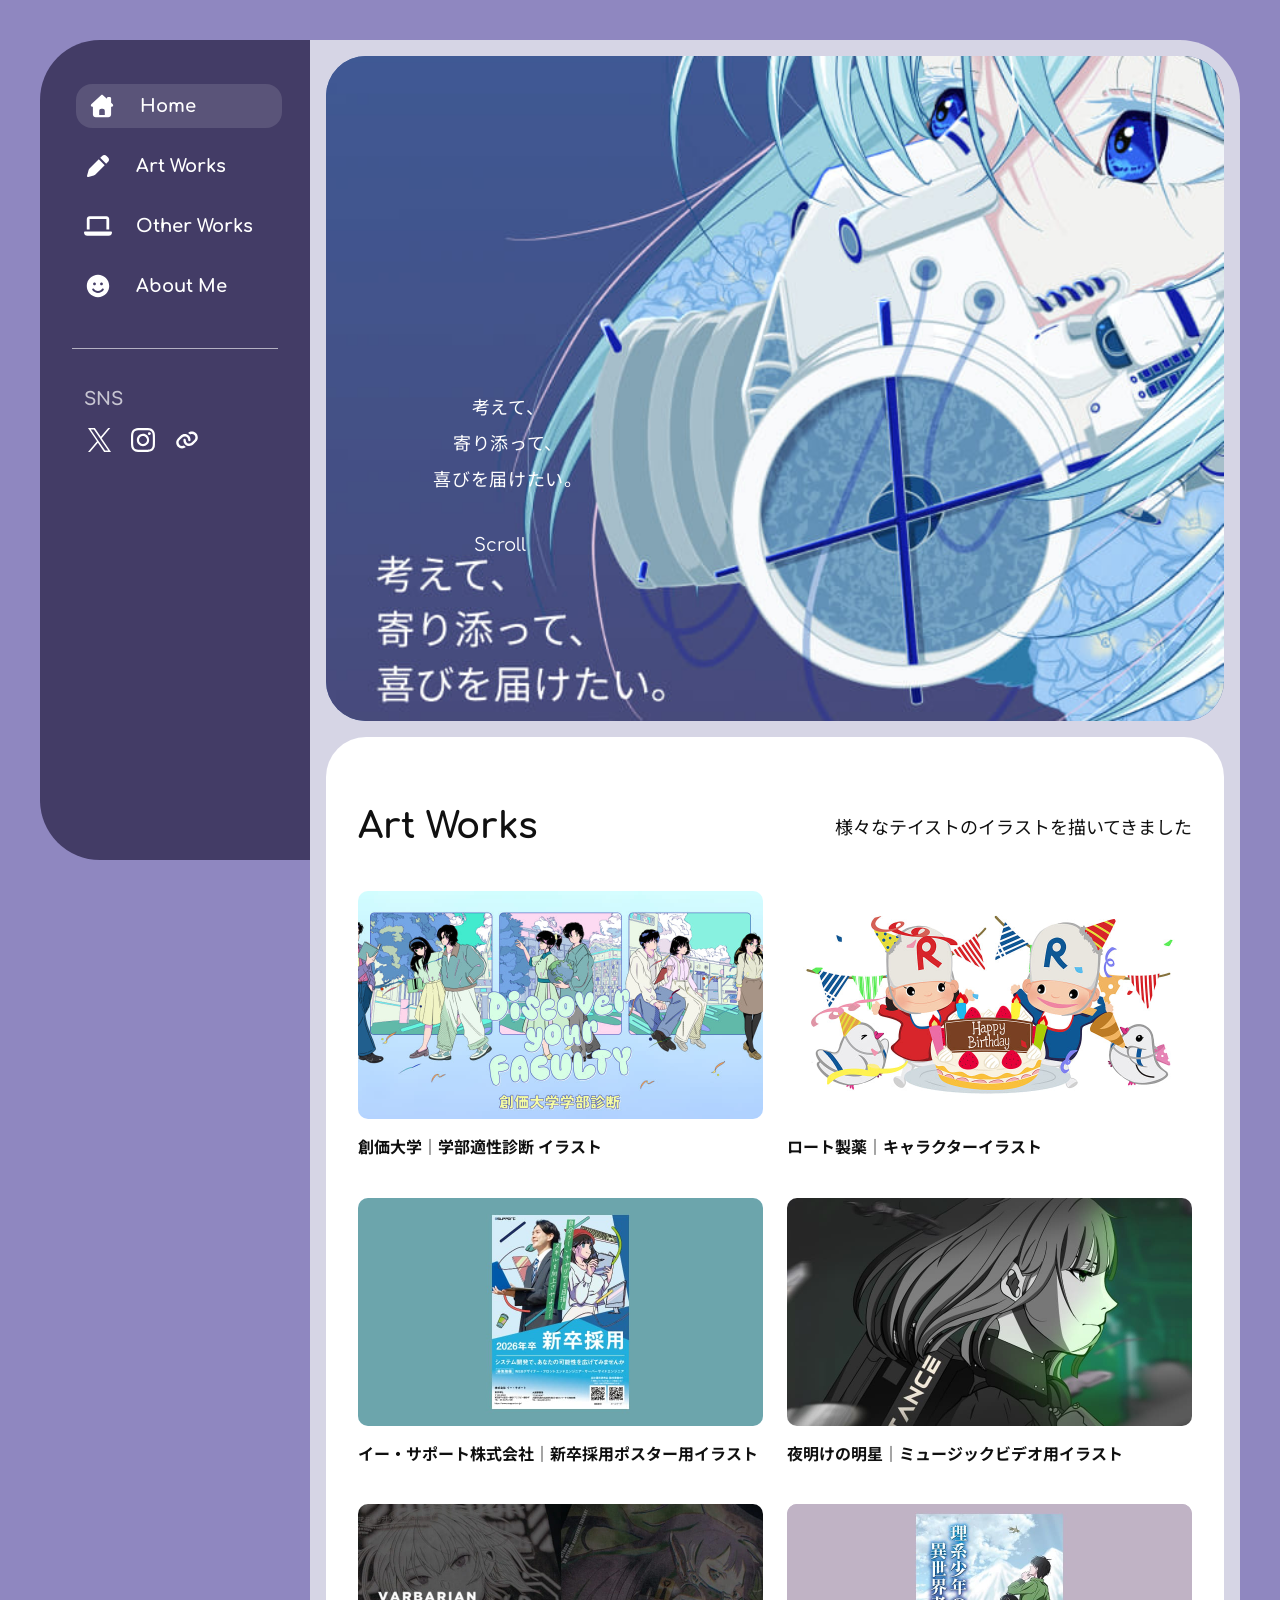
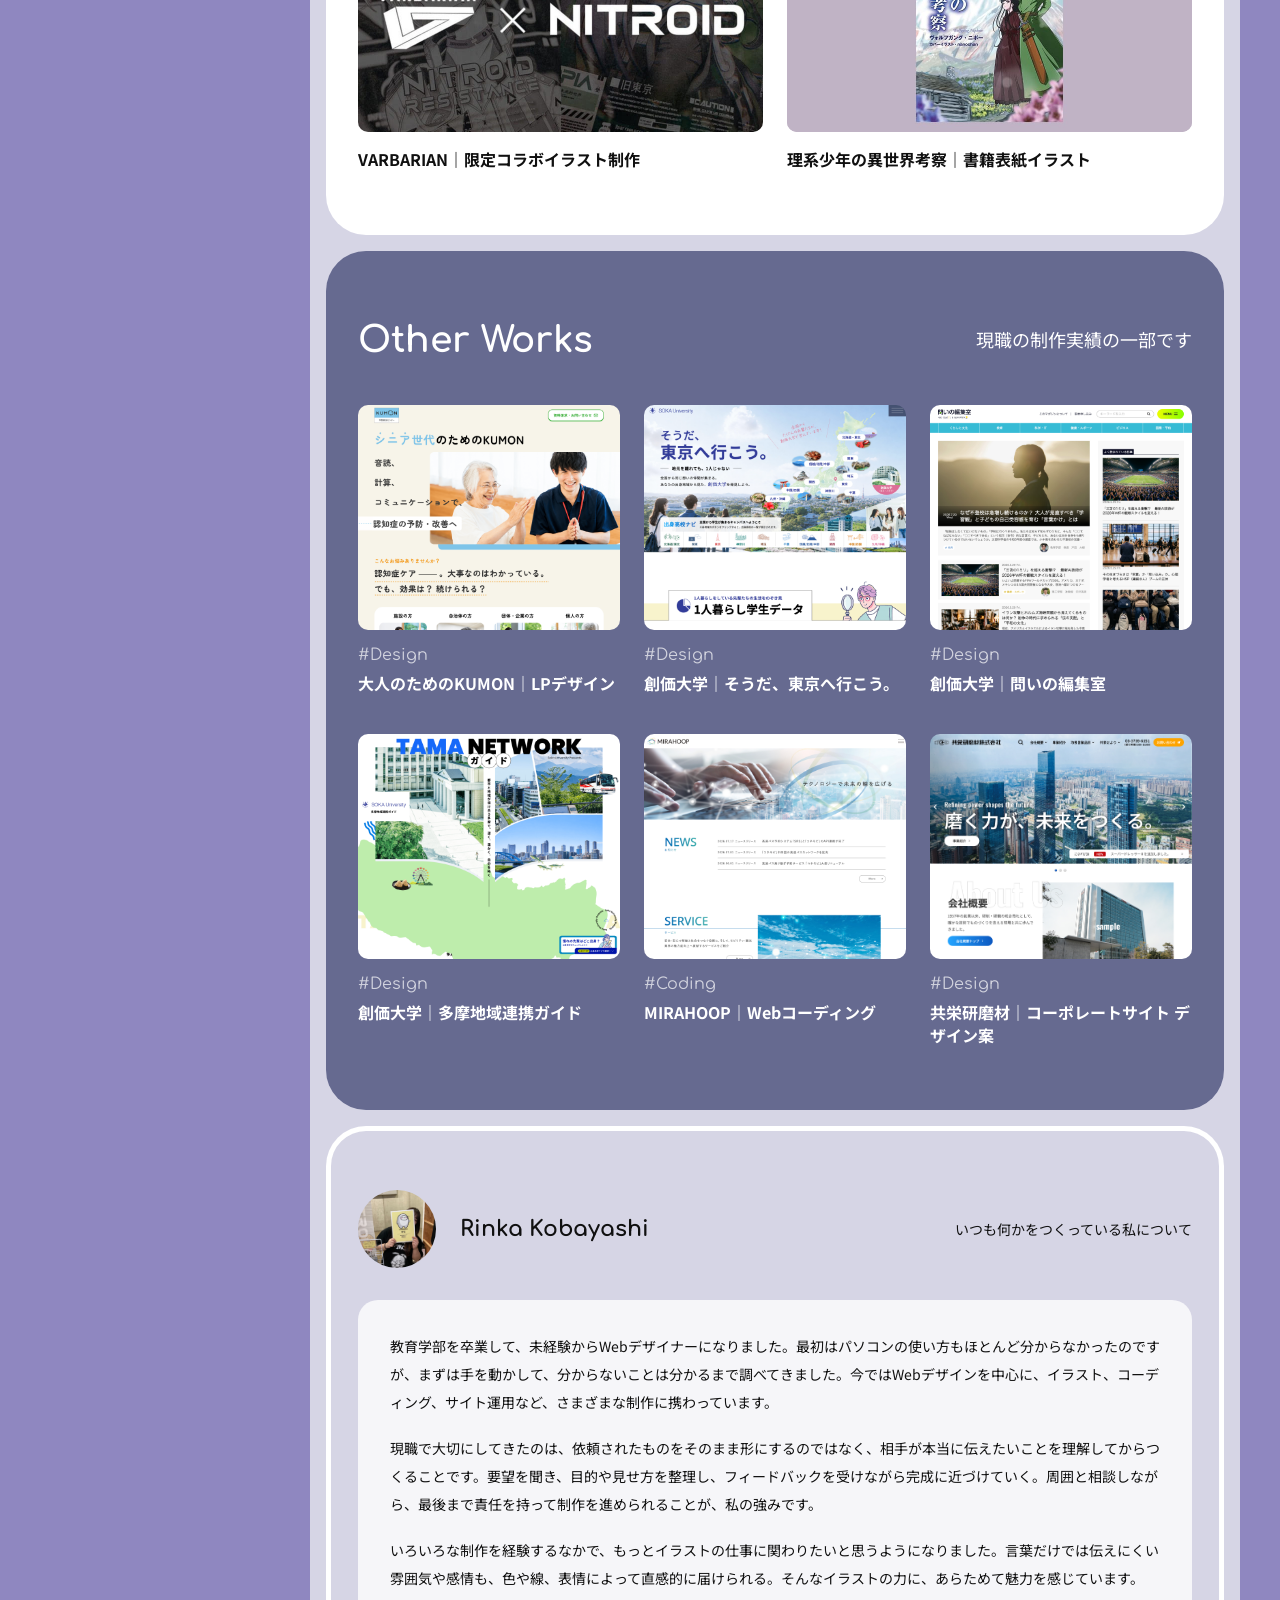
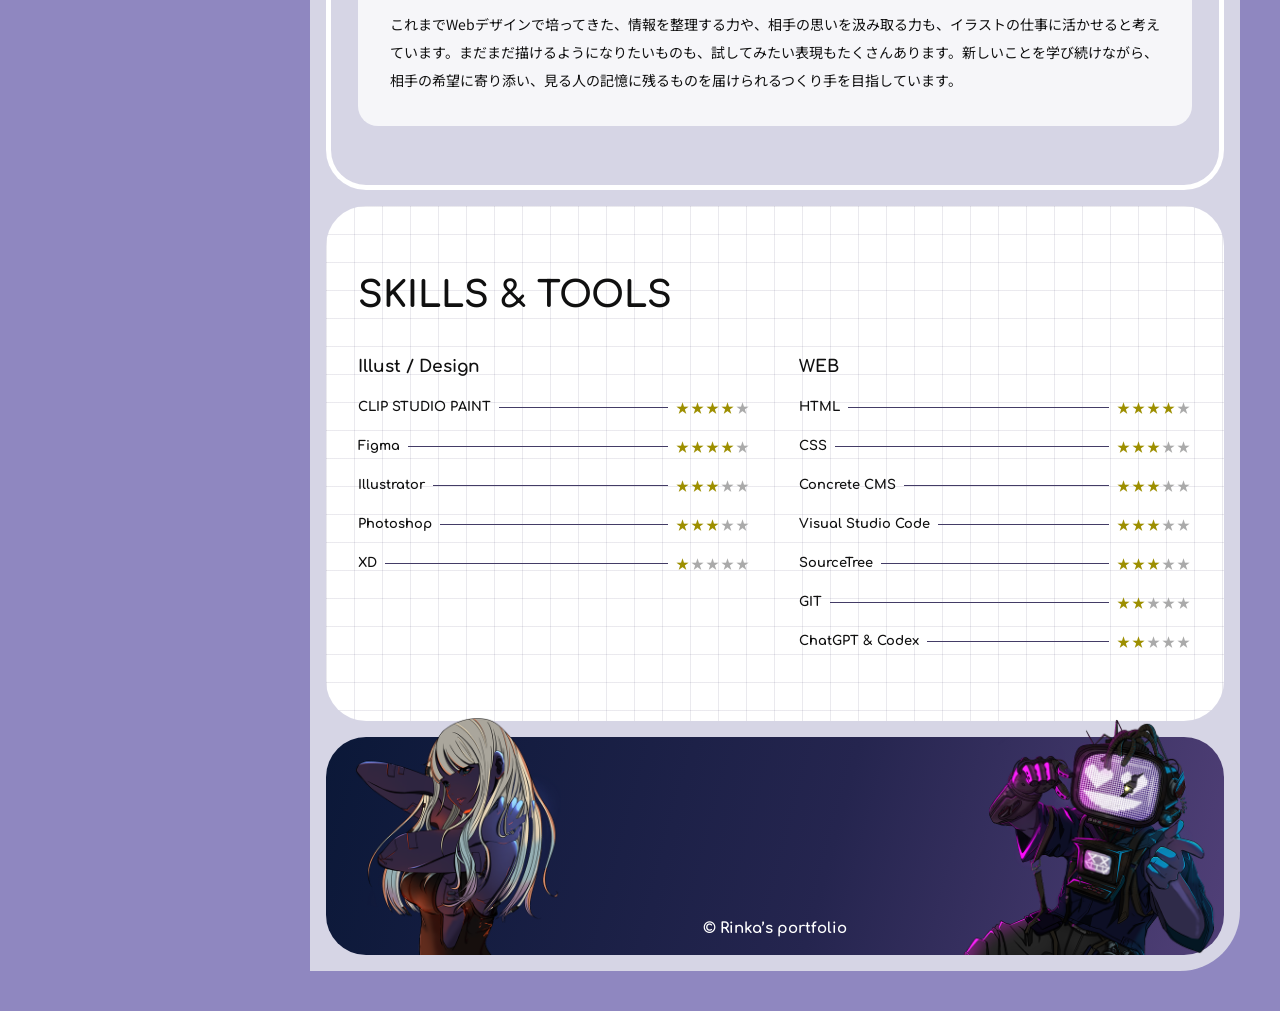
==== index.html @ a82b033e "Update portfolio site" ====
<!doctype html>
<html lang="ja">
<head>
  <meta charset="utf-8">
  <meta name="viewport" content="width=device-width, initial-scale=1">
  <title>Rinka Kobayashi | Portfolio</title>
  <meta name="description" content="考えて、寄り添って、喜びを届けたい。小林梨夏のポートフォリオです。">
  <link rel="stylesheet" href="styles.css?v=20260921-31">
</head>
<body>
  <button class="menu-toggle" type="button" aria-label="メニューを開く" aria-expanded="false"><span></span><span></span><span></span></button>
  <aside class="side-menu" aria-label="メインナビゲーション">
    <nav>
      <a href="#home"><img src="assets/icon-home.svg" alt=""><span>Home</span></a>
      <a href="#art-works"><img src="assets/icon-art.svg" alt=""><span>Art Works</span></a>
      <a href="#other-works"><img src="assets/icon-laptop.svg" alt=""><span>Other Works</span></a>
      <a href="#about"><img src="assets/icon-about.svg" alt=""><span>About Me</span></a>
    </nav>
    <div class="social-links"><p>SNS</p><div>
      <a href="https://x.com/nanochan_nft" target="_blank" rel="noopener noreferrer" aria-label="X"><img src="assets/icon-x.svg" alt=""></a>
      <a href="https://www.instagram.com/nanochan_art/" target="_blank" rel="noopener noreferrer" aria-label="Instagram"><img src="assets/icon-instagram.svg" alt=""></a>
      <a href="https://lit.link/nanochan00art" target="_blank" rel="noopener noreferrer" aria-label="lit.link"><img src="assets/icon-link.svg" alt=""></a>
    </div></div>
  </aside>

  <main class="site-frame">
    <section class="hero panel" id="home">
      <picture class="hero-picture">
        <source media="(max-width: 700px)" srcset="assets/mv_sp.jpg">
        <img class="hero-art" src="assets/mv_pc.jpg" alt="Portfolio">
      </picture>
      <p class="hero-copy">考えて、<br>寄り添って、<br>喜びを届けたい。</p>
      <a class="scroll-cue" href="#art-works"><span>Scroll</span><i></i></a>
    </section>

    <div class="content-stack">
      <section class="panel works-panel" id="art-works">
        <header class="section-heading"><h2>Art Works</h2><p>様々なテイストのイラストを描いてきました</p></header>
        <div class="art-grid">
          <a class="art-card" href="https://www.soka.ac.jp/soka-faculty-diagnosis/" target="_blank" rel="noopener noreferrer"><div class="art-image"><img src="assets/card_img01.jpg" alt="創価大学 学部適性診断のイラスト"></div><h3>創価大学｜学部適性診断 イラスト</h3></a>
          <button class="art-card art-card--button" type="button" data-modal-open="rohto-modal"><div class="art-image"><img src="assets/card_img02.jpg" alt="ロート製薬 キャラクターイラスト"></div><h3>ロート製薬｜キャラクターイラスト</h3></button>
          <a class="art-card" href="assets/poster.pdf" target="_blank" rel="noopener noreferrer"><div class="art-image art-image--contain"><img src="assets/card_img03.jpg" alt="新卒採用ポスター用イラスト"></div><h3>イー・サポート株式会社｜新卒採用ポスター用イラスト</h3></a>
          <a class="art-card" href="https://www.youtube.com/watch?v=frqxmGvN0qg&amp;list=RDfrqxmGvN0qg&amp;start_radio=1" target="_blank" rel="noopener noreferrer"><div class="art-image"><img src="assets/card_img04.jpg" alt="ミュージックビデオ用イラスト"></div><h3>夜明けの明星｜ミュージックビデオ用イラスト</h3></a>
          <a class="art-card" href="https://note.com/varbarian/n/nbac555f82ca4" target="_blank" rel="noopener noreferrer"><div class="art-image"><img src="assets/card_img05.jpg" alt="VARBARIAN 限定コラボイラスト"></div><h3>VARBARIAN｜限定コラボイラスト制作</h3></a>
          <a class="art-card" href="https://amzn.asia/d/09LTwE7n" target="_blank" rel="noopener noreferrer"><div class="art-image art-image--contain art-image--lavender"><img src="assets/card_img06.jpg" alt="理系少年の異世界考察 書籍表紙イラスト"></div><h3>理系少年の異世界考察｜書籍表紙イラスト</h3></a>
        </div>
      </section>

      <section class="panel other-panel" id="other-works">
        <header class="section-heading"><h2>Other Works</h2><p>現職の制作実績の一部です</p></header>
        <div class="other-grid">
          <a class="other-card" href="works/product_01/" data-work-detail><div><img src="assets/work-kumon.png" alt="大人のためのKUMON LPデザイン"></div><p>#Design</p><h3>大人のためのKUMON｜LPデザイン</h3></a>
          <a class="other-card" href="works/product_02/" data-work-detail><div><img src="assets/work-tokyo.png" alt="創価大学 そうだ、東京へ行こう。"></div><p>#Design</p><h3>創価大学｜そうだ、東京へ行こう。</h3></a>
          <a class="other-card" href="works/product_03/" data-work-detail><div><img src="assets/work-magazine.png" alt="創価大学 問いの編集室"></div><p>#Design</p><h3>創価大学｜問いの編集室</h3></a>
          <a class="other-card" href="works/product_04/" data-work-detail><div><img src="assets/work-tama.png" alt="創価大学 多摩地域連携ガイド"></div><p>#Design</p><h3>創価大学｜多摩地域連携ガイド</h3></a>
          <a class="other-card" href="works/product_05/" data-work-detail><div><img src="assets/work-mirahoop.png" alt="MIRAHOOP Webコーディング"></div><p>#Coding</p><h3>MIRAHOOP｜Webコーディング</h3></a>
          <a class="other-card" href="works/product_06/" data-work-detail><div><img src="assets/work-kyoei.jpg" alt="共栄研磨材 コーポレートサイトデザイン"></div><p>#Design</p><h3>共栄研磨材｜コーポレートサイト デザイン案</h3></a>
        </div>
      </section>

      <section class="panel about-panel" id="about">
        <header class="profile-heading">
          <img src="assets/figma-profile.jpg" alt="小林梨夏のプロフィール写真">
          <div><h2>Rinka Kobayashi</h2><p>いつも何かをつくっている私について</p></div>
        </header>
        <div class="about-copy">
          <p>教育学部を卒業して、未経験からWebデザイナーになりました。最初はパソコンの使い方もほとんど分からなかったのですが、まずは手を動かして、分からないことは分かるまで調べてきました。今ではWebデザインを中心に、イラスト、コーディング、サイト運用など、さまざまな制作に携わっています。</p>
          <p>現職で大切にしてきたのは、依頼されたものをそのまま形にするのではなく、相手が本当に伝えたいことを理解してからつくることです。要望を聞き、目的や見せ方を整理し、フィードバックを受けながら完成に近づけていく。周囲と相談しながら、最後まで責任を持って制作を進められることが、私の強みです。</p>
          <p>いろいろな制作を経験するなかで、もっとイラストの仕事に関わりたいと思うようになりました。言葉だけでは伝えにくい雰囲気や感情も、色や線、表情によって直感的に届けられる。そんなイラストの力に、あらためて魅力を感じています。</p>
          <p>これまでWebデザインで培ってきた、情報を整理する力や、相手の思いを汲み取る力も、イラストの仕事に活かせると考えています。まだまだ描けるようになりたいものも、試してみたい表現もたくさんあります。新しいことを学び続けながら、相手の希望に寄り添い、見る人の記憶に残るものを届けられるつくり手を目指しています。</p>
        </div>
      </section>

      <section class="panel skills-panel" id="skills">
        <h2>SKILLS &amp; TOOLS</h2>
        <div class="skills-grid">
          <div class="skill-column"><h3>Illust / Design</h3><ul>
            <li><span>CLIP STUDIO PAINT</span><i></i><b>★★★★<em>★</em></b></li><li><span>Figma</span><i></i><b>★★★★<em>★</em></b></li><li><span>Illustrator</span><i></i><b>★★★<em>★★</em></b></li><li><span>Photoshop</span><i></i><b>★★★<em>★★</em></b></li><li><span>XD</span><i></i><b>★<em>★★★★</em></b></li>
          </ul></div>
          <div class="skill-column"><h3>WEB</h3><ul>
            <li><span>HTML</span><i></i><b>★★★★<em>★</em></b></li><li><span>CSS</span><i></i><b>★★★<em>★★</em></b></li><li><span>Concrete CMS</span><i></i><b>★★★<em>★★</em></b></li><li><span>Visual Studio Code</span><i></i><b>★★★<em>★★</em></b></li><li><span>SourceTree</span><i></i><b>★★★<em>★★</em></b></li><li><span>GIT</span><i></i><b>★★<em>★★★</em></b></li><li><span>ChatGPT &amp; Codex</span><i></i><b>★★<em>★★★</em></b></li>
          </ul></div>
        </div>
      </section>

      <footer class="site-footer">
        <img class="footer-character footer-character--left" src="assets/footer_img01.png" alt="">
        <img class="footer-character footer-character--right" src="assets/footer_img02.png" alt="">
        <p>© Rinka’s portfolio</p>
      </footer>
    </div>
  </main>
  <div class="art-modal" id="rohto-modal" hidden>
    <div class="art-modal__dialog" role="dialog" aria-modal="true" aria-labelledby="rohto-modal-title">
      <button class="art-modal__close" type="button" data-modal-close aria-label="モーダルを閉じる"><img src="assets/icon-modal-close.svg" alt=""></button>
      <img class="art-modal__visual" src="assets/rohto-modal.png" alt="ロート製薬の季節・イベント用キャラクターイラスト">
      <h2 id="rohto-modal-title">ロート製薬｜キャラクターイラスト</h2>
      <p>社内サイトで、季節・誕生日・運動会などに合わせたイラストを制作。既存キャラクターの印象やルールを守りながら、今まで見たことのない表情を描くことを意識しています。</p>
    </div>
  </div>
  <div class="work-modal" id="work-modal" hidden>
    <div class="work-modal__dialog" role="dialog" aria-modal="true" aria-label="作品詳細">
      <button class="work-modal__close" type="button" data-work-modal-close aria-label="作品詳細を閉じる"><img src="assets/icon-modal-close.svg" alt=""></button>
      <iframe class="work-modal__frame" title="作品詳細"></iframe>
    </div>
  </div>
  <script src="script.js?v=20260921-9" defer></script>
</body>
</html>
---- styles.css ----
@import url("fonts/noto-sans-jp.css");

@font-face { font-family:"Comfortaa"; src:url("fonts/comfortaa-regular.ttf") format("truetype"); font-style:normal; font-weight:400; font-display:swap; }
@font-face { font-family:"Comfortaa"; src:url("fonts/comfortaa-bold.ttf") format("truetype"); font-style:normal; font-weight:700; font-display:swap; }

:root { --lavender:#8f87c0; --deep:#433c66; --blue:#666a90; --mist:#d6d5e5; --white:#fff; --ink:#101010; }
* { box-sizing:border-box; }
html { scroll-behavior:smooth; scroll-padding-top:24px; }
body { margin:0; background:var(--lavender); color:var(--ink); font-family:"Noto Sans JP Variable","Noto Sans JP","Yu Gothic",sans-serif; }
a { color:inherit; text-decoration:none; }
img { display:block; max-width:100%; }
button { font:inherit; }
.menu-toggle { display:none; }

.side-menu { position:fixed; z-index:20; top:40px; left:max(40px,calc((100vw - 1280px)/2 + 40px)); width:270px; height:calc(100dvh - 80px); min-height:0; overflow-y:auto; padding:44px 32px; border-radius:60px 0 0 60px; background:var(--deep); color:#fff; }
.side-menu nav { display:grid; gap:16px; }
.side-menu nav a { display:flex; align-items:center; gap:24px; padding:8px 12px; border-radius:16px; font-family:"Comfortaa",sans-serif; font-size:18px; font-weight:700; transition:background .2s,transform .2s; }
.side-menu nav a:hover,.side-menu nav a:focus-visible,.side-menu nav a.is-current { background:rgba(255,255,255,.12); transform:translateX(4px); }
.side-menu img { width:28px; height:28px; object-fit:contain; }
.social-links { margin-top:40px; padding:40px 0 0 12px; border-top:1px solid rgba(255,255,255,.6); }
.social-links p { margin:0 0 16px; color:rgba(255,255,255,.7); font-family:"Comfortaa",sans-serif; font-size:18px; font-weight:700; }
.social-links div { display:flex; gap:14px; }
.social-links a { display:grid; place-items:center; width:30px; height:30px; transition:transform .2s; }
.social-links a:hover { transform:translateY(-3px); }
.social-links img { width:24px; height:24px; }

.site-frame { width:min(930px,calc(100% - 350px)); margin:40px max(40px,calc((100vw - 1280px)/2 + 40px)) 40px auto; padding:16px 16px 0; border-radius:0 60px 60px 0; background:var(--mist); }
.panel { border-radius:40px; }
.hero { position:relative; aspect-ratio:1796/1330; overflow:hidden; background:#435f9e; color:#fff; }
.hero-picture { display:block; width:100%; height:100%; }
.hero-art { width:100%; height:100%; object-fit:cover; }
.hero-copy { position:absolute; z-index:3; top:332px; left:182px; width:220px; margin:0; transform:translateX(-50%); font-size:18px; line-height:2; letter-spacing:.04em; text-align:center; }
.scroll-cue { position:absolute; z-index:3; top:479px; left:174px; display:flex; align-items:center; flex-direction:column; gap:12px; transform:translateX(-50%); font-family:"Comfortaa",sans-serif; font-size:18px; }
.scroll-cue i { width:1px; height:100px; background:#fff; transform:scaleY(0); transform-origin:top; animation:scroll-line 2s ease-in-out infinite; }
@keyframes scroll-line {
  0% { transform:scaleY(0); transform-origin:top; }
  45% { transform:scaleY(1); transform-origin:top; }
  55% { transform:scaleY(1); transform-origin:bottom; }
  100% { transform:scaleY(0); transform-origin:bottom; }
}
@keyframes scroll-line-x {
  0% { transform:scaleX(0); transform-origin:left; }
  45% { transform:scaleX(1); transform-origin:left; }
  55% { transform:scaleX(1); transform-origin:right; }
  100% { transform:scaleX(0); transform-origin:right; }
}

.content-stack { display:grid; gap:16px; padding:16px 0; }
.content-stack>.panel { padding:64px 32px; }
.section-heading { display:flex; align-items:center; justify-content:space-between; gap:24px; margin-bottom:40px; }
.section-heading h2,.skills-panel>h2 { margin:0; font-family:"Comfortaa",sans-serif; font-size:36px; line-height:1.4; }
.section-heading p { margin:0; font-size:18px; line-height:1.4; }

.works-panel { background:#fff; }
.art-grid { display:grid; grid-template-columns:repeat(2,minmax(0,1fr)); gap:40px 24px; }
.art-card h3 { margin:16px 0 0; font-size:16px; line-height:1.4; }
.art-card--button { width:100%; margin:0; padding:0; border:0; background:transparent; color:inherit; text-align:left; cursor:pointer; }
.art-image { aspect-ratio:405/228; overflow:hidden; border-radius:10px; background:#e2f5ff; }
.art-image img { width:100%; height:100%; object-fit:cover; transition:transform .45s; }
.art-card:hover .art-image img { transform:scale(1.04); }
.art-image--contain img { object-fit:contain; }
.art-image--lavender { background:#c0b3c6; }

.other-panel { background:var(--blue); color:#fff; }
.other-grid { display:grid; grid-template-columns:repeat(3,minmax(0,1fr)); gap:40px 24px; }
.other-card>div { aspect-ratio:262/225; overflow:hidden; border-radius:10px; background:#fff; }
.other-card img { width:100%; height:100%; object-fit:cover; transition:transform .4s,filter .4s; }
.other-card:hover img { transform:scale(1.05); filter:saturate(1.12); }
.other-card p { margin:16px 0 8px; color:rgba(255,255,255,.7); font-family:"Comfortaa",sans-serif; font-size:16px; }
.other-card h3 { margin:0; font-size:16px; line-height:1.4; }

.about-panel { background:var(--mist); box-shadow:inset 0 0 0 5px #fff; }
.profile-heading { display:flex; align-items:center; justify-content:space-between; gap:24px; margin-bottom:32px; }
.profile-heading>img { width:78px; height:78px; border:0; border-radius:50%; object-fit:cover; }
.profile-heading>div { display:flex; align-items:center; justify-content:space-between; flex:1; gap:24px; }
.profile-heading h2 { margin:0; font-family:"Comfortaa",sans-serif; font-size:22px; }
.profile-heading p { margin:0; font-size:14px; }
.about-copy { padding:32px; border-radius:20px; background:rgba(255,255,255,.78); }
.about-copy p { margin:0 0 18px; font-size:14px; line-height:2; }
.about-copy p:last-child { margin-bottom:0; }

.skills-panel { background-color:#fff; background-image:linear-gradient(rgba(67,60,102,.11) 1px,transparent 1px),linear-gradient(90deg,rgba(67,60,102,.11) 1px,transparent 1px); background-size:28px 28px; }
.skills-panel>h2 { margin-bottom:36px; }
.skills-grid { display:grid; grid-template-columns:1fr 1fr; gap:48px; }
.skill-column h3 { margin:0 0 16px; font-family:"Comfortaa",sans-serif; font-size:17px; }
.skill-column ul { display:grid; gap:8px; margin:0; padding:0; list-style:none; }
.skill-column li { display:flex; align-items:center; gap:8px; padding:6px 0; font-size:13px; font-weight:700; }
.skill-column li>span { font-family:"Comfortaa",sans-serif; }
.skill-column li i { flex:1; height:1px; background:var(--deep); }
.skill-column li b { color:#9d8f00; font-size:13px; letter-spacing:2px; white-space:nowrap; }
.skill-column li em { color:#aaa; font-style:normal; }

.site-footer { position:relative; display:grid; place-items:end center; width:100%; height:218px; overflow:visible; padding:0 16px 18px; border-radius:40px; background:linear-gradient(105deg,#0b1838 0%,#25254f 56%,#514078 100%); color:#fff; }
.footer-character { position:absolute; z-index:1; bottom:0; width:auto; object-fit:contain; pointer-events:none; }
.footer-character--left { left:28px; height:238px; }
.footer-character--right { right:8px; height:236px; }
.site-footer p { position:relative; z-index:2; margin:0; font-family:"Comfortaa",sans-serif; font-size:15px; font-weight:700; text-align:center; }

.art-modal,.work-modal { position:fixed; z-index:100; inset:0; overflow:hidden; background:rgba(0,0,0,.32); }
.art-modal[hidden] { display:none; }
.work-modal[hidden] { display:none; }
.art-modal__dialog { position:absolute; top:50%; right:max(40px,calc((100vw - 1280px)/2 + 40px)); width:min(898px,calc(100vw - 350px)); max-height:calc(100dvh - 80px); overflow-y:auto; padding:40px 32px; border-radius:40px; background:#fff; transform:translateY(-50%); }
.art-modal__close { position:absolute; z-index:2; top:32px; right:32px; width:60px; height:60px; padding:0; border:0; background:transparent; cursor:pointer; }
.art-modal__close img { width:34px; height:34px; margin:auto; }
.art-modal__visual { width:min(720px,100%); height:auto; margin:0 auto; }
.art-modal h2 { margin:16px 0; font-size:24px; line-height:1.4; }
.art-modal p { margin:0; font-size:16px; line-height:1.8; }
.work-modal__dialog { position:absolute; top:50%; right:max(40px,calc((100vw - 1280px)/2 + 40px)); width:min(898px,calc(100vw - 350px)); height:min(640px,calc(100dvh - 80px)); overflow:hidden; border-radius:40px; background:#d6d5e5; transform:translateY(-50%); }
.work-modal__close { position:absolute; z-index:2; top:32px; right:32px; display:grid; place-items:center; width:60px; height:60px; padding:0; border:0; background:transparent; cursor:pointer; }
.work-modal__close img { width:34px; height:34px; }
.work-modal__frame { width:100%; height:100%; border:0; background:#fff; }

@media (max-width:1150px) {
  html { scroll-padding-top:80px; }
  .menu-toggle { position:fixed; z-index:50; top:16px; right:16px; display:grid; place-content:center; gap:5px; width:52px; height:52px; border:0; border-radius:16px; background:var(--deep); transition:opacity .2s,visibility .2s; }
  .menu-toggle.is-open { visibility:hidden; opacity:0; pointer-events:none; }
  .menu-toggle span { display:block; width:24px; height:2px; background:#fff; transition:transform .2s,opacity .2s; }
  .menu-toggle.is-open span:nth-child(1) { transform:translateY(7px) rotate(45deg); }
  .menu-toggle.is-open span:nth-child(2) { opacity:0; }
  .menu-toggle.is-open span:nth-child(3) { transform:translateY(-7px) rotate(-45deg); }
  .side-menu { position:fixed; top:0; right:0; bottom:auto; left:auto; width:min(320px,86vw); height:auto; min-height:0; overflow-y:visible; padding:40px 32px; border-radius:40px 0 0 40px; transform:translateX(105%); transition:transform .3s ease; }
  .side-menu.is-open { transform:translateX(0); }
  .site-frame { width:calc(100% - 24px); margin:12px auto; padding:12px; border-radius:32px; }
  .hero-copy { top:auto; bottom:158px; left:18%; }
  .scroll-cue { top:auto; bottom:24px; left:18%; }
  .art-modal,.work-modal { display:flex; align-items:center; justify-content:center; padding:16px; }
  .art-modal__dialog { position:relative; top:auto; right:auto; width:100%; transform:none; }
  .work-modal__dialog { position:relative; top:auto; right:auto; width:100%; height:min(640px,calc(100dvh - 32px)); transform:none; }
}

@media (max-width:700px) {
  .menu-toggle { top:32px; right:32px; }
  .site-frame { width:100%; margin:0; padding:16px; border-radius:0; }
  .hero { aspect-ratio:686/1058; border-radius:28px; }
  .hero-art { object-position:center; }
  .hero-copy { display:none; }
  .scroll-cue { display:none; }
  .scroll-cue i { width:70px; height:1px; animation-name:scroll-line-x; }
  .content-stack>.panel { padding:40px 20px; border-radius:28px; }
  .section-heading { align-items:flex-start; flex-direction:column; gap:8px; margin-bottom:28px; }
  .section-heading h2,.skills-panel>h2 { font-size:30px; }
  .section-heading p { font-size:14px; }
  .art-grid { grid-template-columns:1fr; gap:30px; }
  .art-modal { padding:16px; }
  .art-modal__dialog { max-height:calc(100dvh - 32px); padding:40px 16px 24px; border-radius:20px; }
  .art-modal__close { top:8px; right:8px; width:40px; height:40px; }
  .art-modal__close img { width:24px; height:24px; }
  .work-modal__close { top:8px; right:8px; width:40px; height:40px; }
  .work-modal__close img { width:24px; height:24px; }
  .art-modal h2 { margin:16px 0 10px; padding-right:24px; font-size:18px; }
  .art-modal p { font-size:13px; line-height:1.8; }
  .other-grid { grid-template-columns:repeat(2,minmax(0,1fr)); gap:28px 12px; }
  .other-card p,.other-card h3 { font-size:12px; }
  .content-stack>.about-panel { padding:40px 16px; border-radius:40px; }
  .profile-heading { position:relative; display:grid; grid-template-columns:60px max-content; align-items:center; width:max-content; max-width:100%; margin:0 auto 32px; padding-bottom:33px; column-gap:16px; }
  .profile-heading>img { grid-column:1; grid-row:1; width:60px; height:60px; }
  .profile-heading>div { display:contents; }
  .profile-heading h2 { grid-column:2; grid-row:1; font-size:24px; line-height:1.4; white-space:nowrap; }
  .profile-heading p { position:absolute; bottom:0; left:50%; width:max-content; margin:0; transform:translateX(-50%); color:var(--deep); font-size:16px; line-height:1.4; letter-spacing:.05em; text-align:center; white-space:nowrap; }
  .about-copy { padding:16px; border-radius:20px; background:#fff; }
  .about-copy p { margin-bottom:29px; font-size:16px; line-height:1.8; }
  .skills-grid { grid-template-columns:1fr; gap:32px; }
  .site-footer { height:150px; padding-bottom:14px; border-radius:28px; }
  .footer-character--left { left:4px; height:164px; }
  .footer-character--right { right:-8px; height:160px; }
  .site-footer p { font-size:12px; }
}

@media (prefers-reduced-motion:reduce) { html { scroll-behavior:auto; } *,*::before,*::after { animation-duration:.01ms!important; animation-iteration-count:1!important; transition-duration:.01ms!important; } }
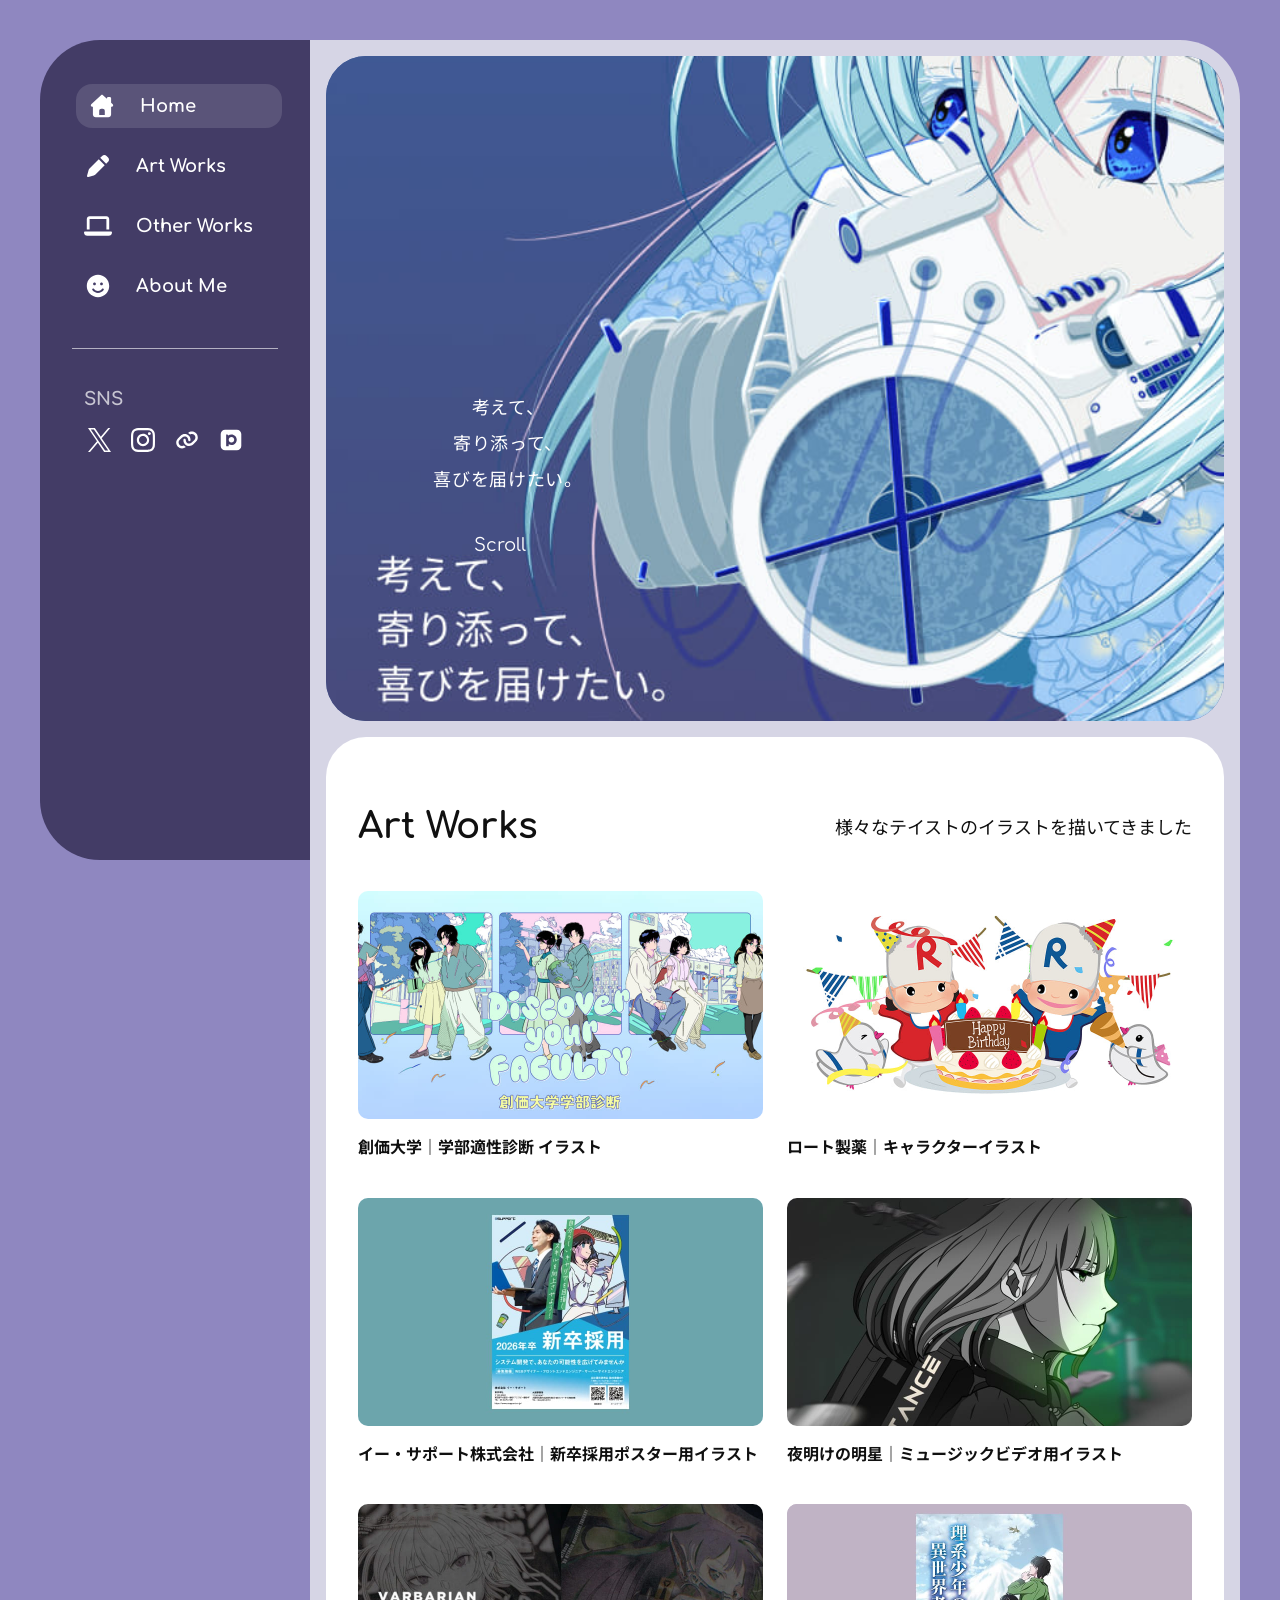
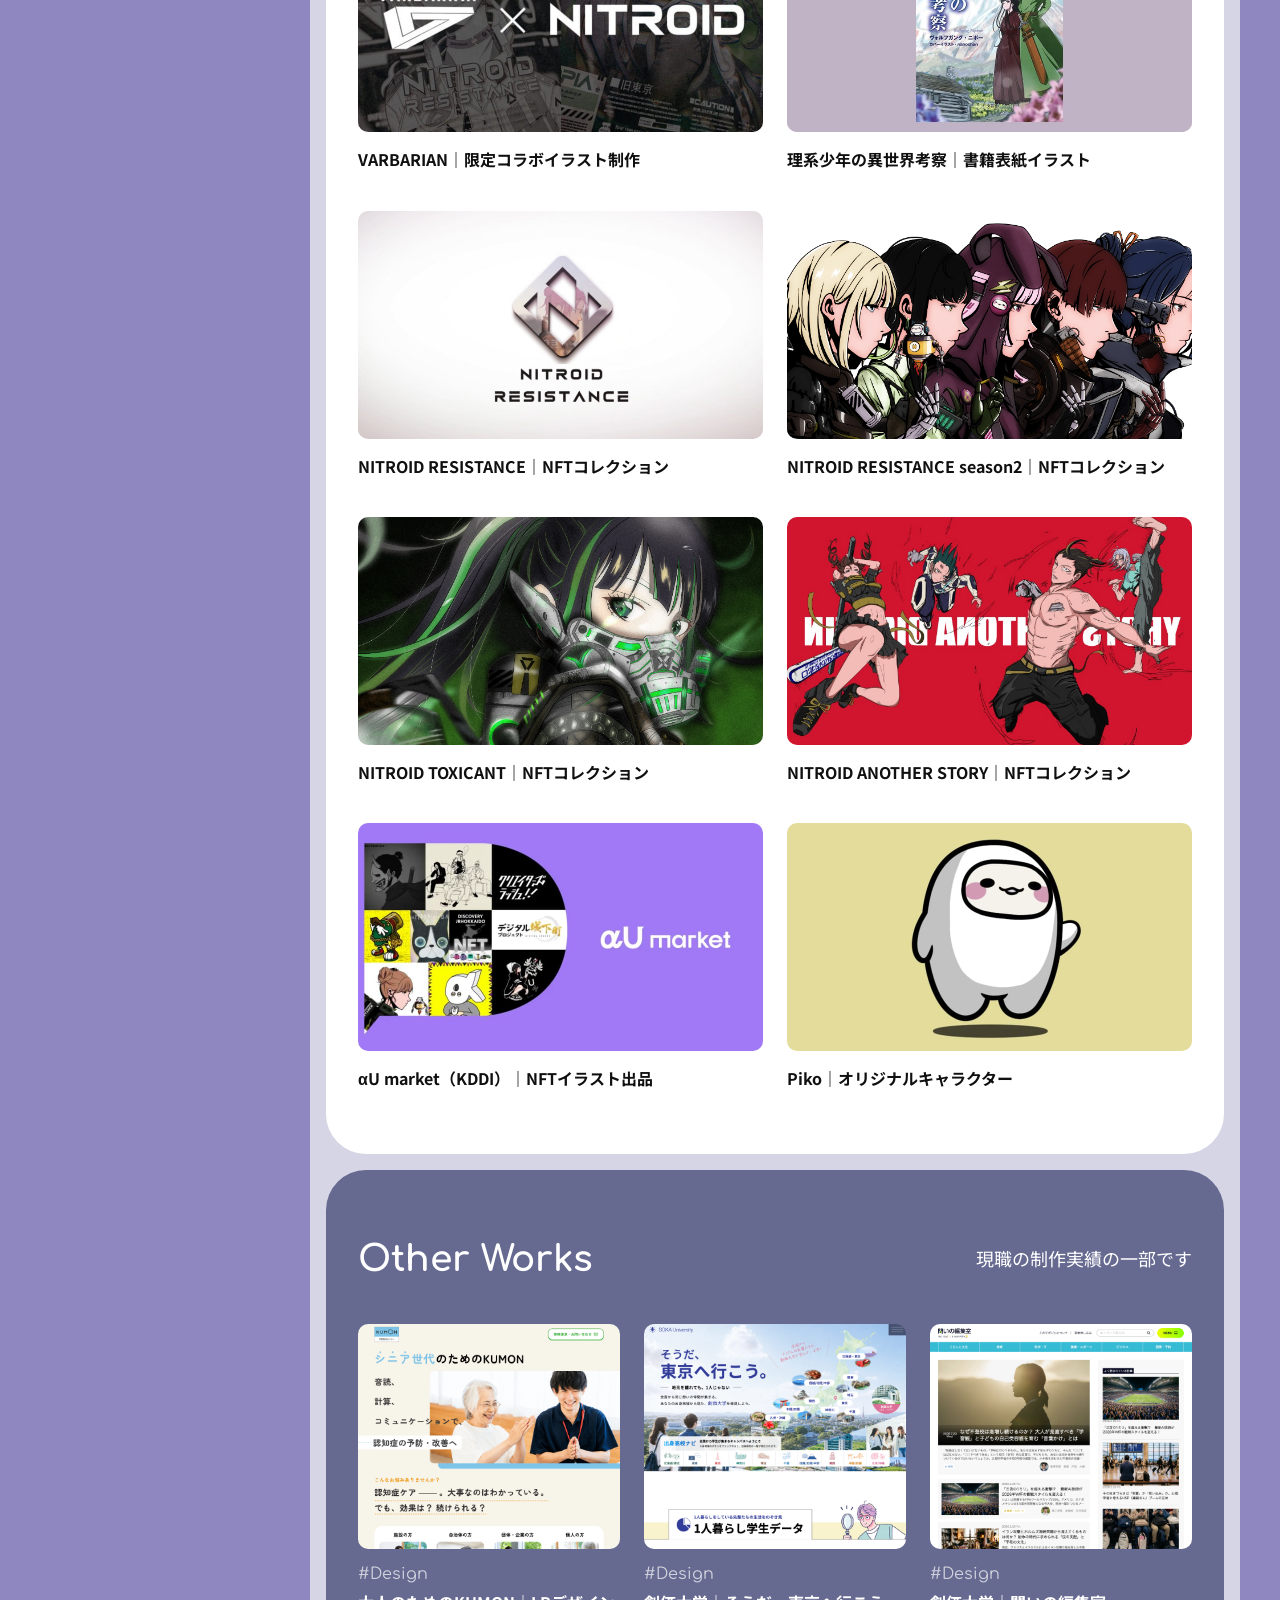
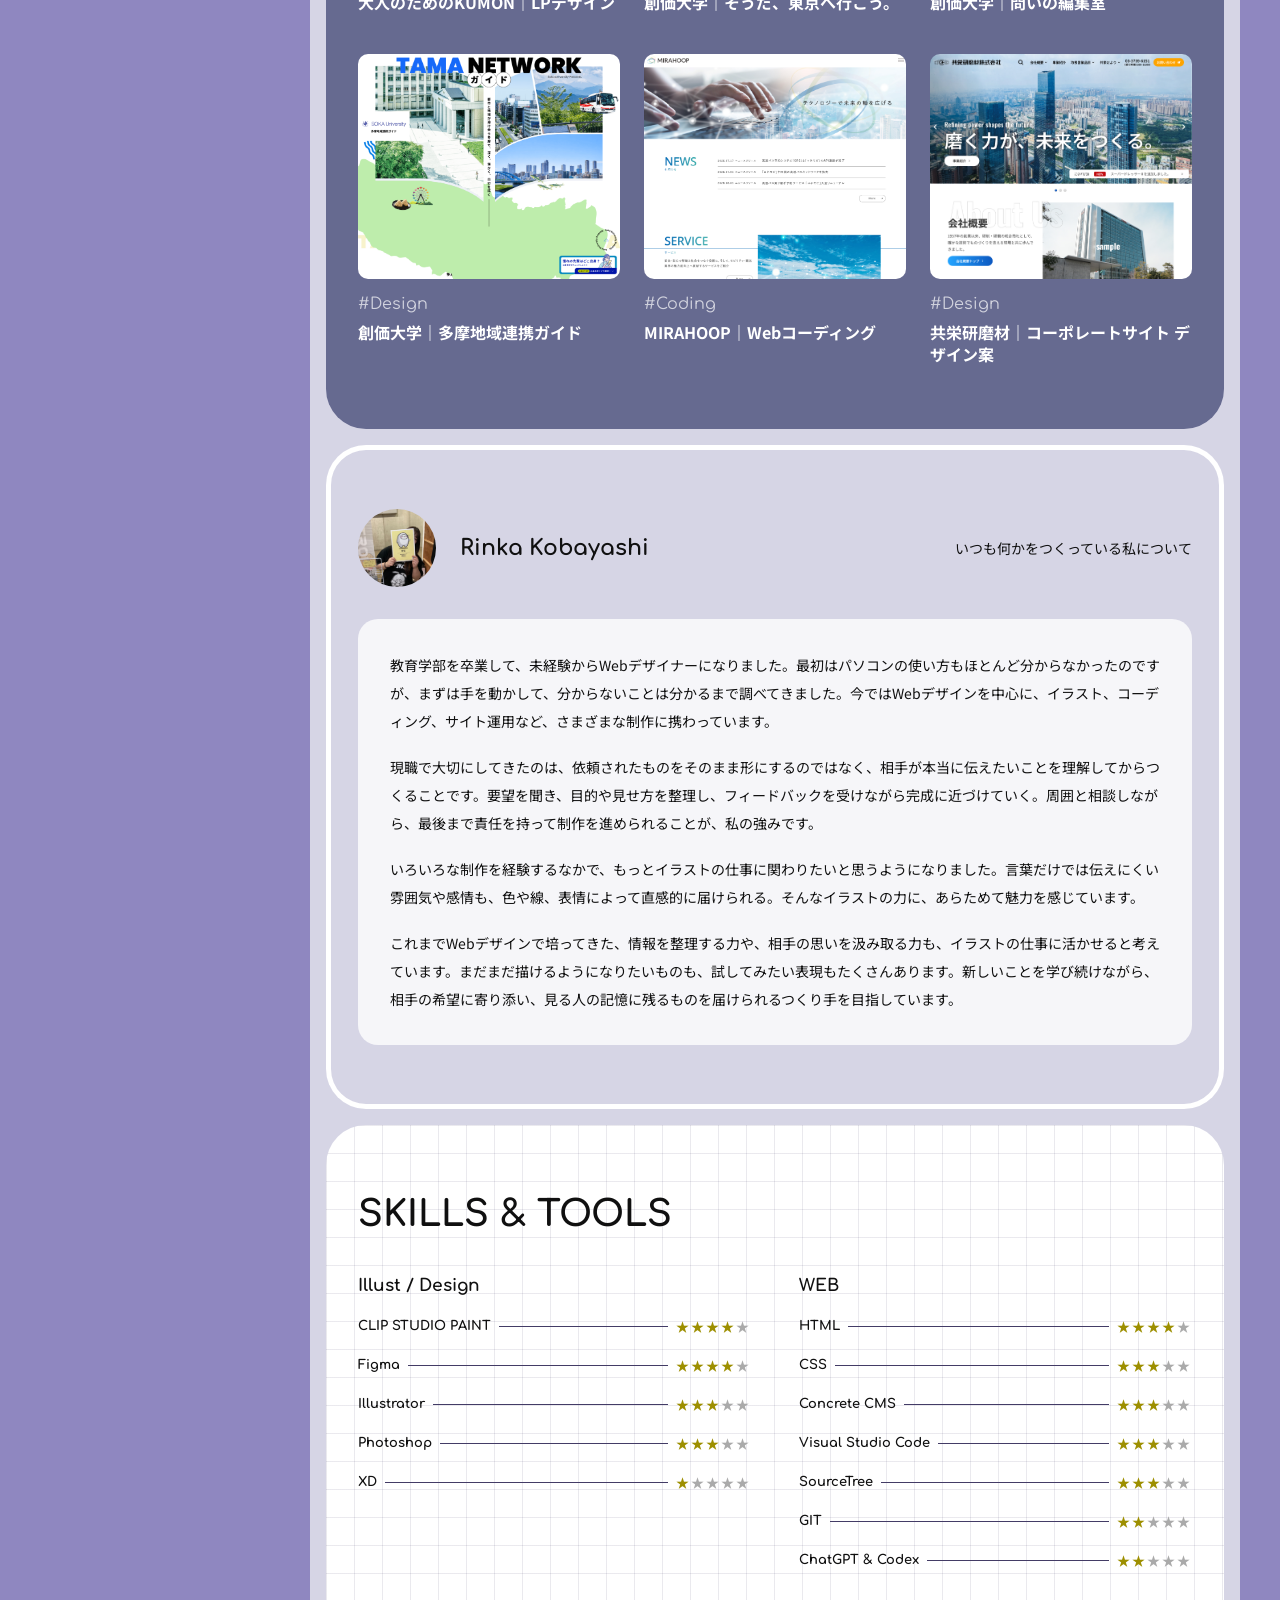
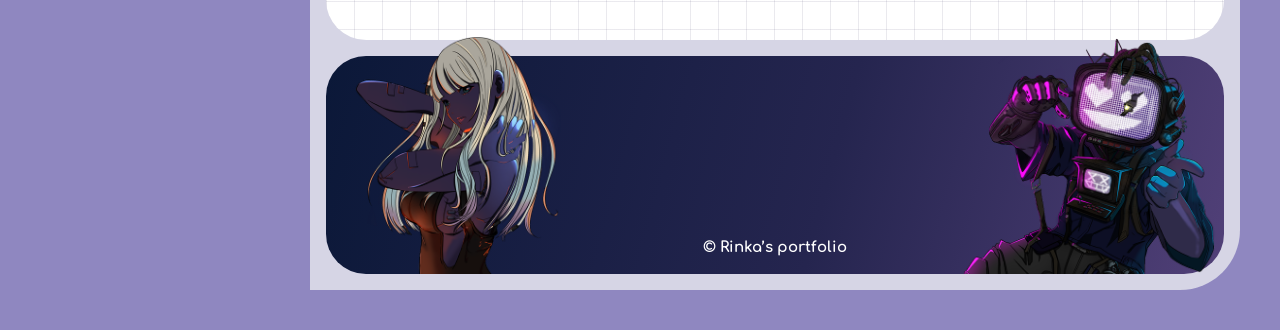
==== commit 388300a7: "Update site" ====
--- a/index.html
+++ b/index.html
@@ -5,7 +5,7 @@
   <meta name="viewport" content="width=device-width, initial-scale=1">
   <title>Rinka Kobayashi | Portfolio</title>
   <meta name="description" content="考えて、寄り添って、喜びを届けたい。小林梨夏のポートフォリオです。">
-  <link rel="stylesheet" href="styles.css?v=20260921-31">
+  <link rel="stylesheet" href="styles.css?v=20260923-8">
 </head>
 <body>
   <button class="menu-toggle" type="button" aria-label="メニューを開く" aria-expanded="false"><span></span><span></span><span></span></button>
@@ -20,6 +20,7 @@
       <a href="https://x.com/nanochan_nft" target="_blank" rel="noopener noreferrer" aria-label="X"><img src="assets/icon-x.svg" alt=""></a>
       <a href="https://www.instagram.com/nanochan_art/" target="_blank" rel="noopener noreferrer" aria-label="Instagram"><img src="assets/icon-instagram.svg" alt=""></a>
       <a href="https://lit.link/nanochan00art" target="_blank" rel="noopener noreferrer" aria-label="lit.link"><img src="assets/icon-link.svg" alt=""></a>
+      <a href="https://www.pixiv.net/users/82016934" target="_blank" rel="noopener noreferrer" aria-label="Pixiv"><img src="assets/icon-pixiv.svg" alt=""></a>
     </div></div>
   </aside>
 
@@ -41,8 +42,14 @@
           <button class="art-card art-card--button" type="button" data-modal-open="rohto-modal"><div class="art-image"><img src="assets/card_img02.jpg" alt="ロート製薬 キャラクターイラスト"></div><h3>ロート製薬｜キャラクターイラスト</h3></button>
           <a class="art-card" href="assets/poster.pdf" target="_blank" rel="noopener noreferrer"><div class="art-image art-image--contain"><img src="assets/card_img03.jpg" alt="新卒採用ポスター用イラスト"></div><h3>イー・サポート株式会社｜新卒採用ポスター用イラスト</h3></a>
           <a class="art-card" href="https://www.youtube.com/watch?v=frqxmGvN0qg&amp;list=RDfrqxmGvN0qg&amp;start_radio=1" target="_blank" rel="noopener noreferrer"><div class="art-image"><img src="assets/card_img04.jpg" alt="ミュージックビデオ用イラスト"></div><h3>夜明けの明星｜ミュージックビデオ用イラスト</h3></a>
-          <a class="art-card" href="https://note.com/varbarian/n/nbac555f82ca4" target="_blank" rel="noopener noreferrer"><div class="art-image"><img src="assets/card_img05.jpg" alt="VARBARIAN 限定コラボイラスト"></div><h3>VARBARIAN｜限定コラボイラスト制作</h3></a>
-          <a class="art-card" href="https://amzn.asia/d/09LTwE7n" target="_blank" rel="noopener noreferrer"><div class="art-image art-image--contain art-image--lavender"><img src="assets/card_img06.jpg" alt="理系少年の異世界考察 書籍表紙イラスト"></div><h3>理系少年の異世界考察｜書籍表紙イラスト</h3></a>
+          <button class="art-card art-card--button" type="button" data-modal-open="varbarian-modal"><div class="art-image"><img src="assets/card_img05.jpg" alt="VARBARIAN 限定コラボイラスト"></div><h3>VARBARIAN｜限定コラボイラスト制作</h3></button>
+          <button class="art-card art-card--button" type="button" data-modal-open="book-modal"><div class="art-image art-image--contain art-image--lavender"><img src="assets/card_img06.jpg" alt="理系少年の異世界考察 書籍表紙イラスト"></div><h3>理系少年の異世界考察｜書籍表紙イラスト</h3></button>
+          <a class="art-card" href="https://opensea.io/collection/nitroid-resistance" target="_blank" rel="noopener noreferrer"><div class="art-image"><img src="assets/nitroid-resistance.png" alt="NITROID RESISTANCE"></div><h3>NITROID RESISTANCE｜NFTコレクション</h3></a>
+          <a class="art-card" href="https://opensea.io/ja/collection/nitroid-resistance-season2" target="_blank" rel="noopener noreferrer"><div class="art-image"><img src="assets/nitroid-resistance-season2.png" alt="NITROID RESISTANCE season2"></div><h3>NITROID RESISTANCE season2｜NFTコレクション</h3></a>
+          <a class="art-card" href="https://opensea.io/collection/nitroid-toxicant-1" target="_blank" rel="noopener noreferrer"><div class="art-image"><img src="assets/nitroid-toxicant.png" alt="NITROID TOXICANT"></div><h3>NITROID TOXICANT｜NFTコレクション</h3></a>
+          <a class="art-card" href="https://opensea.io/collection/nitroid-another-story" target="_blank" rel="noopener noreferrer"><div class="art-image"><img src="assets/nitroid-another-story.png" alt="NITROID ANOTHER STORY"></div><h3>NITROID ANOTHER STORY｜NFTコレクション</h3></a>
+          <button class="art-card art-card--button" type="button" data-modal-open="alpha-u-modal"><div class="art-image"><img src="assets/card_img11.jpg" alt="αU market NFTイラスト出品"></div><h3>αU market（KDDI）｜NFTイラスト出品</h3></button>
+          <button class="art-card art-card--button" type="button" data-modal-open="piko-modal"><div class="art-image"><img src="assets/card_img12.jpg" alt="オリジナルキャラクター Piko"></div><h3>Piko｜オリジナルキャラクター</h3></button>
         </div>
       </section>
 
@@ -98,12 +105,75 @@
       <p>社内サイトで、季節・誕生日・運動会などに合わせたイラストを制作。既存キャラクターの印象やルールを守りながら、今まで見たことのない表情を描くことを意識しています。</p>
     </div>
   </div>
+  <div class="art-modal art-modal--varbarian" id="varbarian-modal" hidden>
+    <div class="art-modal__dialog" role="dialog" aria-modal="true" aria-labelledby="varbarian-modal-title">
+      <button class="art-modal__close" type="button" data-modal-close aria-label="モーダルを閉じる"><img src="assets/icon-modal-close.svg" alt=""></button>
+      <div class="varbarian-gallery">
+        <figure><img src="assets/varbarian-parka.png" alt="VARBARIANのパーカー用イラスト"><figcaption>パーカー用イラスト</figcaption></figure>
+        <figure><img src="assets/varbarian-shirt.png" alt="VARBARIANのロングTシャツ用イラスト"><figcaption>ロングTシャツ用イラスト</figcaption></figure>
+        <figure class="varbarian-gallery__special"><img src="assets/varbarian-special.png" alt="VARBARIANの洋服を着用した特別版NITROID"><figcaption>VARBARIANの洋服を着用した特別版のNITROID</figcaption></figure>
+      </div>
+      <div class="varbarian-details">
+        <h2 id="varbarian-modal-title">VARBARIAN｜限定コラボイラスト制作</h2>
+        <a class="art-modal__link" href="https://note.com/varbarian/n/nbac555f82ca4" target="_blank" rel="noopener noreferrer"><span>https://note.com/varbarian/n/nbac555f82ca4</span><img src="assets/icon-external-link-varbarian.svg" alt=""></a>
+        <p>Web3ファッションブランド「VARBARIAN」とのコラボレーション企画として、ブランドのアパレルを着用した特別版NITROIDを制作しました。アイテムごとに異なる柄やディテールを描き分け、両ブランドの世界観が伝わるよう仕上げています。制作したイラストは、限定アパレルに付属するNFTコレクションとして展開されました。</p>
+      </div>
+    </div>
+  </div>
+  <div class="art-modal art-modal--book" id="book-modal" hidden>
+    <div class="art-modal__dialog" role="dialog" aria-modal="true" aria-labelledby="book-modal-title">
+      <button class="art-modal__close" type="button" data-modal-close aria-label="モーダルを閉じる"><img src="assets/icon-modal-close.svg" alt=""></button>
+      <figure class="book-visual">
+        <img src="assets/book-cover-modal.png" alt="理系少年の異世界考察の書籍表紙イラスト">
+        <figcaption>『理系少年の異世界考察』書籍表紙イラスト</figcaption>
+      </figure>
+      <div class="book-details">
+        <h2 id="book-modal-title">理系少年の異世界考察｜書籍表紙イラスト</h2>
+        <a class="art-modal__link" href="https://amzn.asia/d/0fU14ywh" target="_blank" rel="noopener noreferrer"><span>https://amzn.asia/d/0fU14ywh</span><img src="assets/icon-external-link-varbarian.svg" alt=""></a>
+        <p>小説『理系少年の異世界考察』の書籍表紙イラストを担当しました。雄大な異世界の風景と、旅の途中にある二人の関係性が伝わるよう、山々のスケール感や人物の視線、佇まいを意識して構成しています。物語への期待が膨らむ、爽やかで奥行きのある一枚を目指しました。</p>
+      </div>
+    </div>
+  </div>
+  <div class="art-modal art-modal--alpha-u" id="alpha-u-modal" hidden>
+    <div class="art-modal__dialog" role="dialog" aria-modal="true" aria-labelledby="alpha-u-modal-title">
+      <button class="art-modal__close" type="button" data-modal-close aria-label="モーダルを閉じる"><img src="assets/icon-modal-close.svg" alt=""></button>
+      <div class="alpha-u-gallery">
+        <div class="alpha-u-gallery__top">
+          <figure class="alpha-u-gallery__main"><img src="assets/alpha-u-magazine-main.png" alt="NITROID αU Magazine用イラスト"><figcaption>NITROID αU Magazine用イラスト</figcaption></figure>
+          <figure class="alpha-u-gallery__reboot"><div><img src="assets/alpha-u-reboot-01.png" alt="NITROID RE:boot ご当地NFT 1"><img src="assets/alpha-u-reboot-02.png" alt="NITROID RE:boot ご当地NFT 2"><img src="assets/alpha-u-reboot-03.png" alt="NITROID RE:boot ご当地NFT 3"><img src="assets/alpha-u-reboot-04.png" alt="NITROID RE:boot ご当地NFT 4"></div><figcaption>NITROID RE:boot：ご当地NFT</figcaption></figure>
+        </div>
+        <figure class="alpha-u-gallery__bottom"><div><img src="assets/alpha-u-magazine-wide.png" alt="NITROID αU Magazine用イラスト 1"><img src="assets/alpha-u-magazine-portrait.png" alt="NITROID αU Magazine用イラスト 2"></div><figcaption>NITROID αU Magazine用イラスト</figcaption></figure>
+      </div>
+      <div class="alpha-u-details">
+        <h2 id="alpha-u-modal-title">αU market（KDDI）｜NFTイラスト出品</h2>
+        <div class="alpha-u-links">
+          <a class="art-modal__link" href="https://market.alpha-u.io/collections/NITROID_REBOOT" target="_blank" rel="noopener noreferrer"><span>https://market.alpha-u.io/collections/NITROID_REBOOT</span><img src="assets/icon-external-link-varbarian.svg" alt=""></a>
+          <a class="art-modal__link" href="https://market.alpha-u.io/collections/CreatorsMag052" target="_blank" rel="noopener noreferrer"><span>https://market.alpha-u.io/collections/CreatorsMag052</span><img src="assets/icon-external-link-varbarian.svg" alt=""></a>
+        </div>
+        <p>KDDIが運営するNFTマーケットプレイス「αU market」にて、オリジナルコレクション「NITROID RE:boot」と、クリエイター参加企画「αU Creators’ Magazine」の作品を出品しました。キャラクターの個性と世界観が伝わるよう、表情や衣装、画面全体の空気感まで丁寧に描き込んでいます。</p>
+      </div>
+    </div>
+  </div>
+  <div class="art-modal art-modal--piko" id="piko-modal" hidden>
+    <div class="art-modal__dialog" role="dialog" aria-modal="true" aria-labelledby="piko-modal-title">
+      <button class="art-modal__close" type="button" data-modal-close aria-label="モーダルを閉じる"><img src="assets/icon-modal-close.svg" alt=""></button>
+      <div class="piko-gallery">
+        <img class="piko-gallery__main" src="assets/piko-main.png" alt="Pikoの集合イラスト">
+        <div class="piko-gallery__sub"><img src="assets/piko-mint.png" alt="Pikoのミントサイト用イラスト"><img src="assets/piko-secondary.png" alt="Pikoの二次流通用イラスト"><img src="assets/piko-price-up.png" alt="Pikoの価格アップ用イラスト"><img src="assets/piko-sewing.png" alt="Pikoのミシン用イラスト"></div>
+      </div>
+      <div class="piko-details">
+        <h2 id="piko-modal-title">Piko｜オリジナルキャラクター</h2>
+        <a class="art-modal__link" href="https://x.com/piko_piko222" target="_blank" rel="noopener noreferrer"><span>https://x.com/piko_piko222</span><img src="assets/icon-external-link-varbarian.svg" alt=""></a>
+        <p>オリジナルIP NITROIDのキャラクター「Piko」をデザイン。無邪気で可愛らしく、忠実でありながら、自分をヒーローだと信じている個性的なキャラクターとして制作。コレクション企画や季節イラスト、グッズなど、さまざまなシーンへ展開している。</p>
+      </div>
+    </div>
+  </div>
   <div class="work-modal" id="work-modal" hidden>
     <div class="work-modal__dialog" role="dialog" aria-modal="true" aria-label="作品詳細">
       <button class="work-modal__close" type="button" data-work-modal-close aria-label="作品詳細を閉じる"><img src="assets/icon-modal-close.svg" alt=""></button>
       <iframe class="work-modal__frame" title="作品詳細"></iframe>
     </div>
   </div>
-  <script src="script.js?v=20260921-9" defer></script>
+  <script src="script.js?v=20260923-1" defer></script>
 </body>
 </html>
--- a/styles.css
+++ b/styles.css
@@ -105,6 +105,49 @@
 .art-modal__visual { width:min(720px,100%); height:auto; margin:0 auto; }
 .art-modal h2 { margin:16px 0; font-size:24px; line-height:1.4; }
 .art-modal p { margin:0; font-size:16px; line-height:1.8; }
+.art-modal__link { display:inline-flex; align-items:center; gap:8px; margin:0 0 16px; color:#433c66; font-size:14px; line-height:1.5; overflow-wrap:anywhere; }
+.art-modal__link img { width:24px; height:24px; flex:0 0 auto; }
+.art-modal--varbarian { background:rgba(0,0,0,.7); }
+.art-modal--varbarian .art-modal__dialog { top:40px; transform:none; }
+.varbarian-gallery { display:grid; grid-template-columns:minmax(0,375px) minmax(0,351px); justify-content:center; gap:24px 32px; }
+.varbarian-gallery figure { display:flex; align-items:center; flex-direction:column; gap:8px; min-width:0; margin:0; }
+.varbarian-gallery figure>img { width:100%; height:auto; object-fit:contain; }
+.varbarian-gallery figcaption { font-size:13px; line-height:1.8; text-align:center; }
+.varbarian-gallery__special { grid-column:1/-1; width:min(400px,100%); justify-self:center; }
+.varbarian-details { display:grid; gap:16px; margin-top:24px; }
+.art-modal .varbarian-details h2,.varbarian-details .art-modal__link { margin:0; }
+.art-modal--book { background:rgba(0,0,0,.7); }
+.art-modal--book .art-modal__dialog { top:40px; transform:none; }
+.book-visual { display:flex; align-items:center; flex-direction:column; gap:8px; margin:0; }
+.book-visual img { width:min(388px,100%); height:auto; object-fit:contain; }
+.book-visual figcaption { font-size:13px; line-height:1.8; text-align:center; }
+.book-details { display:grid; gap:16px; margin-top:24px; }
+.art-modal .book-details h2,.book-details .art-modal__link { margin:0; }
+.art-modal--alpha-u { background:rgba(0,0,0,.7); }
+.art-modal--alpha-u .art-modal__dialog { top:40px; transform:none; }
+.alpha-u-gallery { display:grid; gap:24px; }
+.alpha-u-gallery figure { margin:0; }
+.alpha-u-gallery img { display:block; width:100%; height:auto; object-fit:cover; }
+.alpha-u-gallery figcaption { margin-top:8px; font-size:13px; line-height:1.8; text-align:center; }
+.alpha-u-gallery__top { display:grid; grid-template-columns:1fr 1fr; gap:32px; }
+.alpha-u-gallery__main img { aspect-ratio:2/3; }
+.alpha-u-gallery__reboot > div { display:grid; grid-template-columns:1fr 1fr; gap:8px; }
+.alpha-u-gallery__reboot img { aspect-ratio:1; }
+.alpha-u-gallery__bottom > div { display:grid; grid-template-columns:4fr 3fr; gap:16px; align-items:stretch; }
+.alpha-u-gallery__bottom img { aspect-ratio:1; }
+.alpha-u-gallery__bottom img:last-child { aspect-ratio:3/4; }
+.alpha-u-details { display:grid; gap:16px; margin-top:24px; }
+.art-modal .alpha-u-details h2,.alpha-u-details .art-modal__link { margin:0; }
+.alpha-u-links { display:flex; flex-direction:column; align-items:flex-start; gap:4px; }
+.art-modal--piko { background:rgba(0,0,0,.7); }
+.art-modal--piko .art-modal__dialog { top:40px; transform:none; }
+.piko-gallery { display:grid; grid-template-columns:1.1fr 1fr; gap:8px; align-items:center; }
+.piko-gallery img { display:block; width:100%; height:auto; object-fit:contain; }
+.piko-gallery__sub { display:grid; grid-template-columns:1fr 1fr; gap:8px; align-items:center; }
+.piko-gallery__sub img { aspect-ratio:1; }
+.piko-gallery__sub img:first-child { object-position:center; }
+.piko-details { display:grid; gap:16px; margin-top:24px; }
+.art-modal .piko-details h2,.piko-details .art-modal__link { margin:0; }
 .work-modal__dialog { position:absolute; top:50%; right:max(40px,calc((100vw - 1280px)/2 + 40px)); width:min(898px,calc(100vw - 350px)); height:min(640px,calc(100dvh - 80px)); overflow:hidden; border-radius:40px; background:#d6d5e5; transform:translateY(-50%); }
 .work-modal__close { position:absolute; z-index:2; top:32px; right:32px; display:grid; place-items:center; width:60px; height:60px; padding:0; border:0; background:transparent; cursor:pointer; }
 .work-modal__close img { width:34px; height:34px; }
@@ -143,12 +186,36 @@
   .art-grid { grid-template-columns:1fr; gap:30px; }
   .art-modal { padding:16px; }
   .art-modal__dialog { max-height:calc(100dvh - 32px); padding:40px 16px 24px; border-radius:20px; }
+  .art-modal--varbarian .art-modal__dialog { top:auto; }
+  .art-modal--book .art-modal__dialog { top:auto; }
+  .art-modal--alpha-u .art-modal__dialog { top:auto; }
+  .art-modal--piko .art-modal__dialog { top:auto; }
   .art-modal__close { top:8px; right:8px; width:40px; height:40px; }
   .art-modal__close img { width:24px; height:24px; }
   .work-modal__close { top:8px; right:8px; width:40px; height:40px; }
   .work-modal__close img { width:24px; height:24px; }
   .art-modal h2 { margin:16px 0 10px; padding-right:24px; font-size:18px; }
   .art-modal p { font-size:13px; line-height:1.8; }
+  .varbarian-gallery { grid-template-columns:1fr; gap:20px; }
+  .varbarian-gallery__special { grid-column:auto; }
+  .varbarian-gallery figure { width:min(400px,100%); justify-self:center; }
+  .varbarian-gallery figcaption { font-size:12px; }
+  .varbarian-details { gap:12px; margin-top:20px; }
+  .varbarian-details .art-modal__link { align-items:flex-start; font-size:12px; }
+  .book-visual figcaption { font-size:12px; }
+  .book-details { gap:12px; margin-top:20px; }
+  .book-details .art-modal__link { align-items:flex-start; font-size:12px; }
+  .alpha-u-details { gap:12px; margin-top:20px; }
+  .alpha-u-details .art-modal__link { align-items:flex-start; font-size:12px; }
+  .alpha-u-gallery { gap:16px; }
+  .alpha-u-gallery__top { gap:12px; }
+  .alpha-u-gallery__reboot > div { gap:4px; }
+  .alpha-u-gallery__bottom > div { gap:8px; }
+  .alpha-u-gallery figcaption { font-size:10px; }
+  .piko-gallery { gap:4px; }
+  .piko-gallery__sub { gap:4px; }
+  .piko-details { gap:12px; margin-top:20px; }
+  .piko-details .art-modal__link { align-items:flex-start; font-size:12px; }
   .other-grid { grid-template-columns:repeat(2,minmax(0,1fr)); gap:28px 12px; }
   .other-card p,.other-card h3 { font-size:12px; }
   .content-stack>.about-panel { padding:40px 16px; border-radius:40px; }
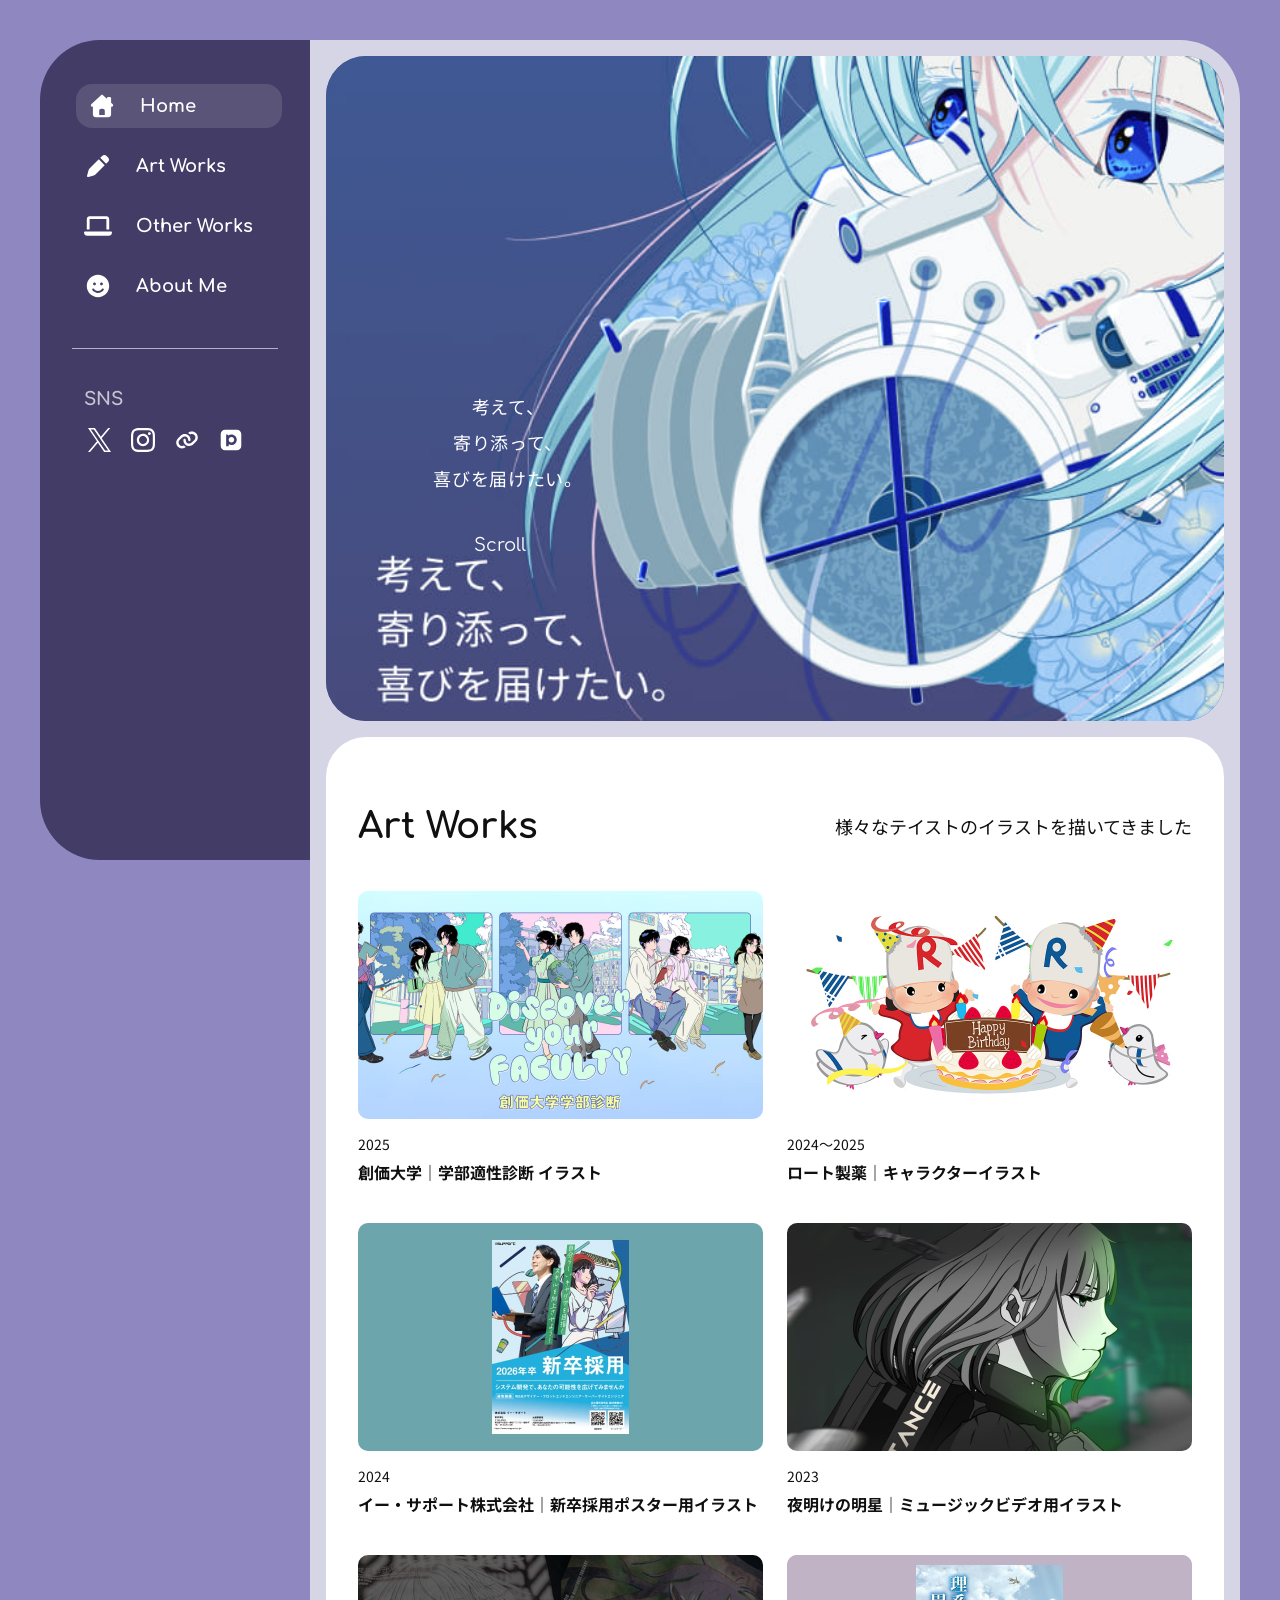
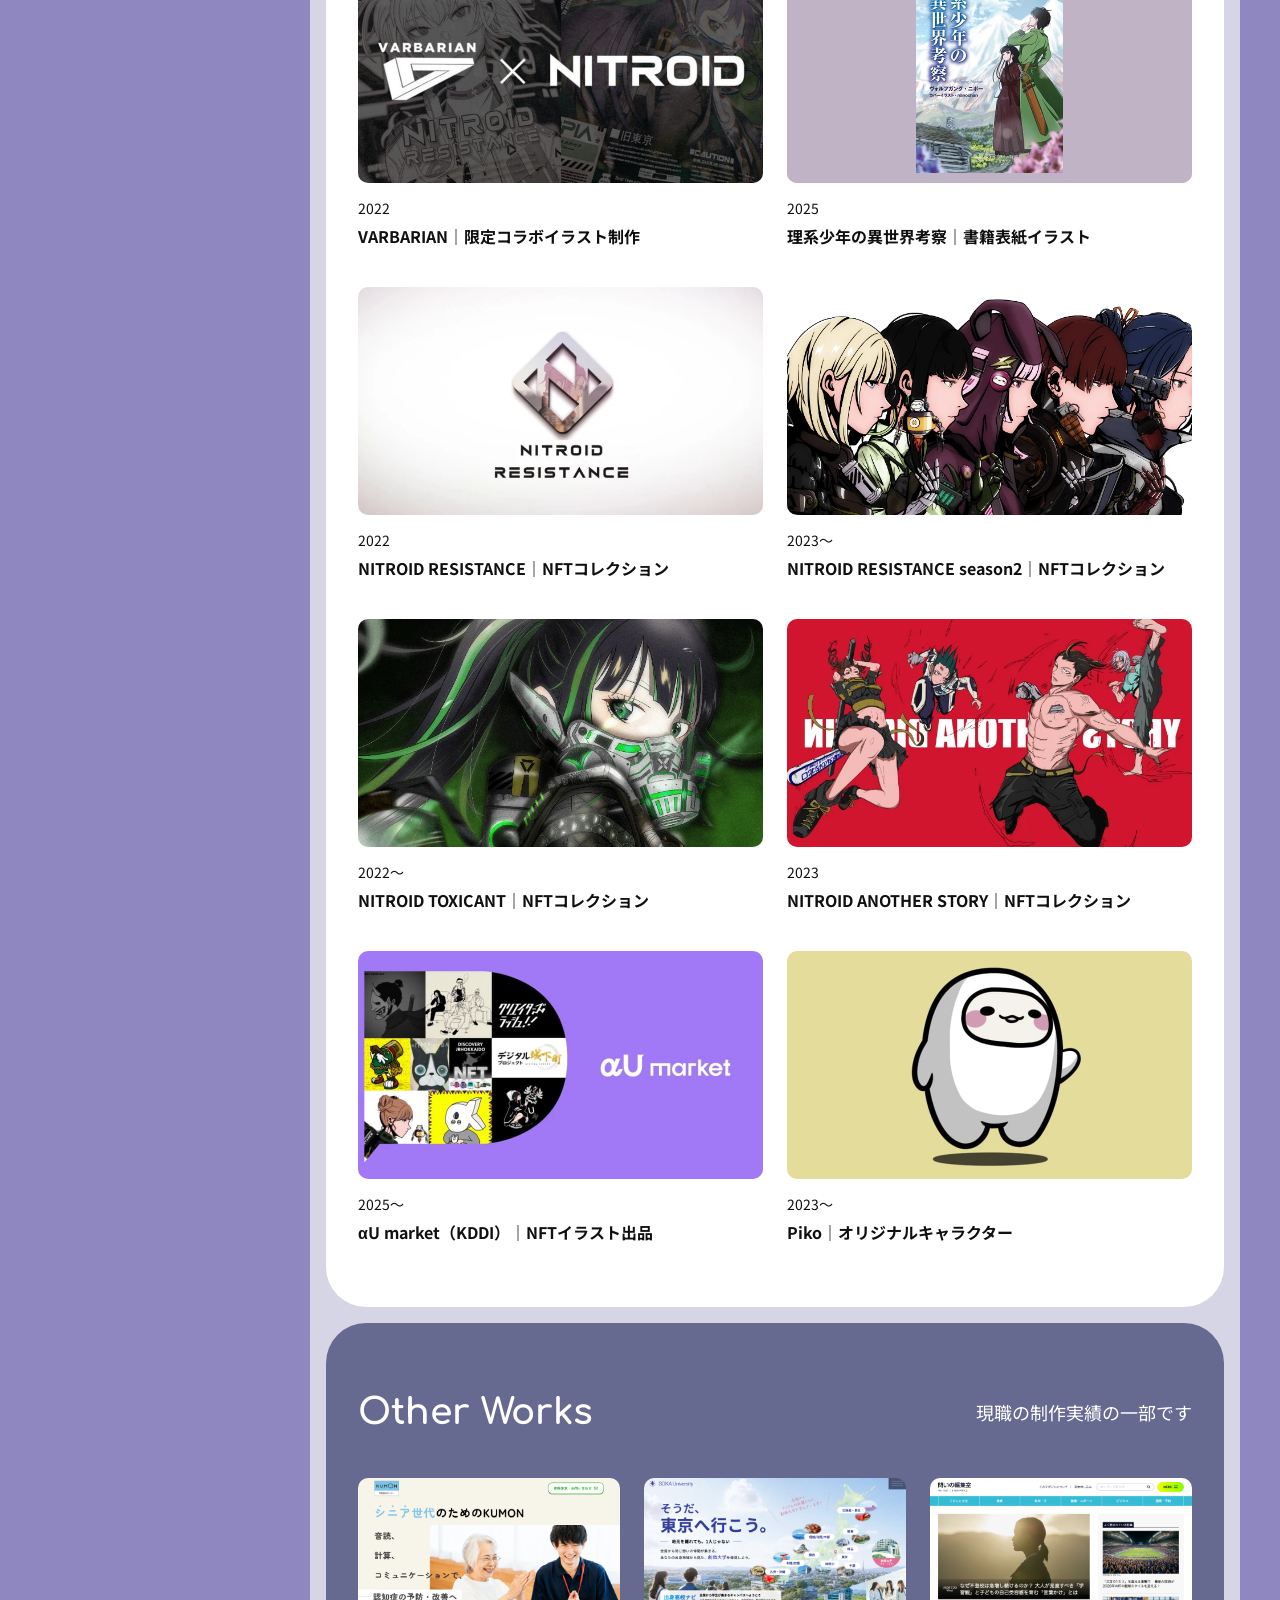
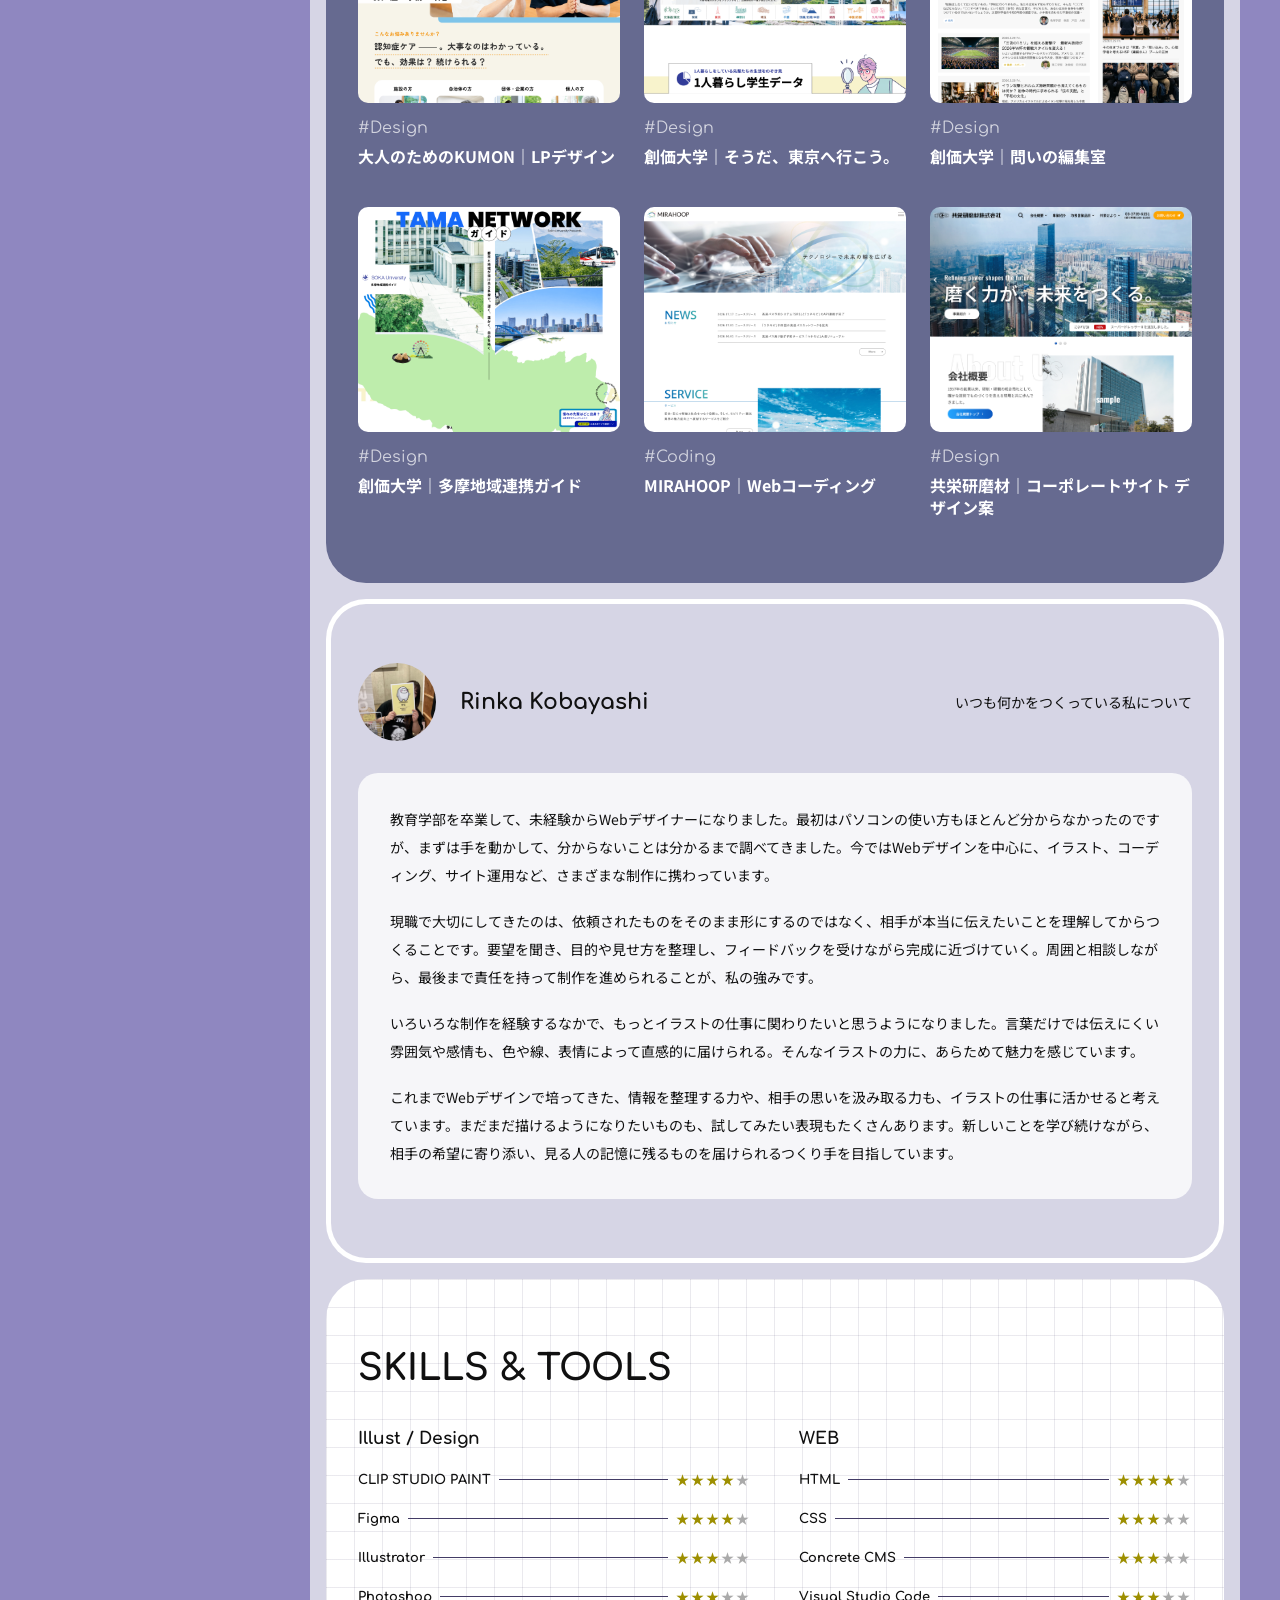
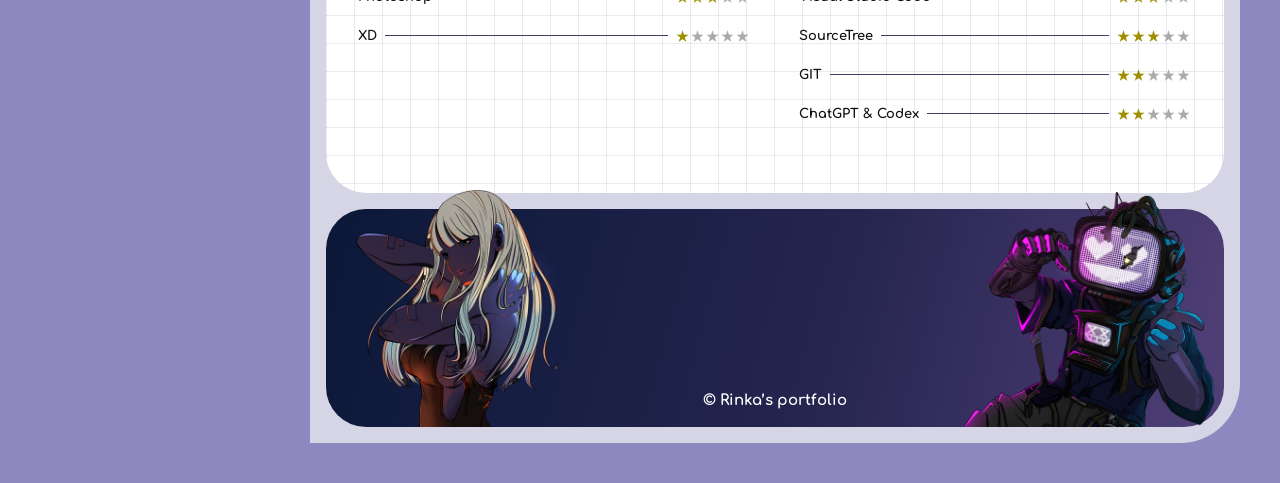
==== commit 41de1057: "Update and optimize portfolio" ====
--- a/index.html
+++ b/index.html
@@ -5,7 +5,7 @@
   <meta name="viewport" content="width=device-width, initial-scale=1">
   <title>Rinka Kobayashi | Portfolio</title>
   <meta name="description" content="考えて、寄り添って、喜びを届けたい。小林梨夏のポートフォリオです。">
-  <link rel="stylesheet" href="styles.css?v=20260923-8">
+  <link rel="stylesheet" href="styles.css?v=20260923-12">
 </head>
 <body>
   <button class="menu-toggle" type="button" aria-label="メニューを開く" aria-expanded="false"><span></span><span></span><span></span></button>
@@ -38,18 +38,18 @@
       <section class="panel works-panel" id="art-works">
         <header class="section-heading"><h2>Art Works</h2><p>様々なテイストのイラストを描いてきました</p></header>
         <div class="art-grid">
-          <a class="art-card" href="https://www.soka.ac.jp/soka-faculty-diagnosis/" target="_blank" rel="noopener noreferrer"><div class="art-image"><img src="assets/card_img01.jpg" alt="創価大学 学部適性診断のイラスト"></div><h3>創価大学｜学部適性診断 イラスト</h3></a>
-          <button class="art-card art-card--button" type="button" data-modal-open="rohto-modal"><div class="art-image"><img src="assets/card_img02.jpg" alt="ロート製薬 キャラクターイラスト"></div><h3>ロート製薬｜キャラクターイラスト</h3></button>
-          <a class="art-card" href="assets/poster.pdf" target="_blank" rel="noopener noreferrer"><div class="art-image art-image--contain"><img src="assets/card_img03.jpg" alt="新卒採用ポスター用イラスト"></div><h3>イー・サポート株式会社｜新卒採用ポスター用イラスト</h3></a>
-          <a class="art-card" href="https://www.youtube.com/watch?v=frqxmGvN0qg&amp;list=RDfrqxmGvN0qg&amp;start_radio=1" target="_blank" rel="noopener noreferrer"><div class="art-image"><img src="assets/card_img04.jpg" alt="ミュージックビデオ用イラスト"></div><h3>夜明けの明星｜ミュージックビデオ用イラスト</h3></a>
-          <button class="art-card art-card--button" type="button" data-modal-open="varbarian-modal"><div class="art-image"><img src="assets/card_img05.jpg" alt="VARBARIAN 限定コラボイラスト"></div><h3>VARBARIAN｜限定コラボイラスト制作</h3></button>
-          <button class="art-card art-card--button" type="button" data-modal-open="book-modal"><div class="art-image art-image--contain art-image--lavender"><img src="assets/card_img06.jpg" alt="理系少年の異世界考察 書籍表紙イラスト"></div><h3>理系少年の異世界考察｜書籍表紙イラスト</h3></button>
-          <a class="art-card" href="https://opensea.io/collection/nitroid-resistance" target="_blank" rel="noopener noreferrer"><div class="art-image"><img src="assets/nitroid-resistance.png" alt="NITROID RESISTANCE"></div><h3>NITROID RESISTANCE｜NFTコレクション</h3></a>
-          <a class="art-card" href="https://opensea.io/ja/collection/nitroid-resistance-season2" target="_blank" rel="noopener noreferrer"><div class="art-image"><img src="assets/nitroid-resistance-season2.png" alt="NITROID RESISTANCE season2"></div><h3>NITROID RESISTANCE season2｜NFTコレクション</h3></a>
-          <a class="art-card" href="https://opensea.io/collection/nitroid-toxicant-1" target="_blank" rel="noopener noreferrer"><div class="art-image"><img src="assets/nitroid-toxicant.png" alt="NITROID TOXICANT"></div><h3>NITROID TOXICANT｜NFTコレクション</h3></a>
-          <a class="art-card" href="https://opensea.io/collection/nitroid-another-story" target="_blank" rel="noopener noreferrer"><div class="art-image"><img src="assets/nitroid-another-story.png" alt="NITROID ANOTHER STORY"></div><h3>NITROID ANOTHER STORY｜NFTコレクション</h3></a>
-          <button class="art-card art-card--button" type="button" data-modal-open="alpha-u-modal"><div class="art-image"><img src="assets/card_img11.jpg" alt="αU market NFTイラスト出品"></div><h3>αU market（KDDI）｜NFTイラスト出品</h3></button>
-          <button class="art-card art-card--button" type="button" data-modal-open="piko-modal"><div class="art-image"><img src="assets/card_img12.jpg" alt="オリジナルキャラクター Piko"></div><h3>Piko｜オリジナルキャラクター</h3></button>
+          <a class="art-card" href="https://www.soka.ac.jp/soka-faculty-diagnosis/" target="_blank" rel="noopener noreferrer"><div class="art-image"><img src="assets/card_img01.jpg" alt="創価大学 学部適性診断のイラスト"></div><p class="art-year">2025</p><h3>創価大学｜学部適性診断 イラスト</h3></a>
+          <button class="art-card art-card--button" type="button" data-modal-open="rohto-modal"><div class="art-image"><img src="assets/card_img02.jpg" alt="ロート製薬 キャラクターイラスト"></div><p class="art-year">2024〜2025</p><h3>ロート製薬｜キャラクターイラスト</h3></button>
+          <a class="art-card" href="assets/poster.pdf" target="_blank" rel="noopener noreferrer"><div class="art-image art-image--contain"><img src="assets/card_img03.jpg" alt="新卒採用ポスター用イラスト"></div><p class="art-year">2024</p><h3>イー・サポート株式会社｜新卒採用ポスター用イラスト</h3></a>
+          <a class="art-card" href="https://www.youtube.com/watch?v=frqxmGvN0qg&amp;list=RDfrqxmGvN0qg&amp;start_radio=1" target="_blank" rel="noopener noreferrer"><div class="art-image"><img src="assets/card_img04.jpg" alt="ミュージックビデオ用イラスト"></div><p class="art-year">2023</p><h3>夜明けの明星｜ミュージックビデオ用イラスト</h3></a>
+          <button class="art-card art-card--button" type="button" data-modal-open="varbarian-modal"><div class="art-image"><img src="assets/card_img05.jpg" alt="VARBARIAN 限定コラボイラスト"></div><p class="art-year">2022</p><h3>VARBARIAN｜限定コラボイラスト制作</h3></button>
+          <button class="art-card art-card--button" type="button" data-modal-open="book-modal"><div class="art-image art-image--contain art-image--lavender"><img src="assets/card_img06.jpg" alt="理系少年の異世界考察 書籍表紙イラスト"></div><p class="art-year">2025</p><h3>理系少年の異世界考察｜書籍表紙イラスト</h3></button>
+          <a class="art-card" href="https://opensea.io/collection/nitroid-resistance" target="_blank" rel="noopener noreferrer"><div class="art-image"><img src="assets/nitroid-resistance.webp" alt="NITROID RESISTANCE"></div><p class="art-year">2022</p><h3>NITROID RESISTANCE｜NFTコレクション</h3></a>
+          <a class="art-card" href="https://opensea.io/ja/collection/nitroid-resistance-season2" target="_blank" rel="noopener noreferrer"><div class="art-image"><img src="assets/nitroid-resistance-season2.webp" alt="NITROID RESISTANCE season2"></div><p class="art-year">2023〜</p><h3>NITROID RESISTANCE season2｜NFTコレクション</h3></a>
+          <a class="art-card" href="https://opensea.io/collection/nitroid-toxicant-1" target="_blank" rel="noopener noreferrer"><div class="art-image"><img src="assets/nitroid-toxicant.webp" alt="NITROID TOXICANT"></div><p class="art-year">2022〜</p><h3>NITROID TOXICANT｜NFTコレクション</h3></a>
+          <a class="art-card" href="https://opensea.io/collection/nitroid-another-story" target="_blank" rel="noopener noreferrer"><div class="art-image"><img src="assets/nitroid-another-story.webp" alt="NITROID ANOTHER STORY"></div><p class="art-year">2023</p><h3>NITROID ANOTHER STORY｜NFTコレクション</h3></a>
+          <button class="art-card art-card--button" type="button" data-modal-open="alpha-u-modal"><div class="art-image"><img src="assets/card_img11.jpg" alt="αU market NFTイラスト出品"></div><p class="art-year">2025〜</p><h3>αU market（KDDI）｜NFTイラスト出品</h3></button>
+          <button class="art-card art-card--button" type="button" data-modal-open="piko-modal"><div class="art-image"><img src="assets/card_img12.jpg" alt="オリジナルキャラクター Piko"></div><p class="art-year">2023〜</p><h3>Piko｜オリジナルキャラクター</h3></button>
         </div>
       </section>
 
@@ -101,6 +101,7 @@
     <div class="art-modal__dialog" role="dialog" aria-modal="true" aria-labelledby="rohto-modal-title">
       <button class="art-modal__close" type="button" data-modal-close aria-label="モーダルを閉じる"><img src="assets/icon-modal-close.svg" alt=""></button>
       <img class="art-modal__visual" src="assets/rohto-modal.png" alt="ロート製薬の季節・イベント用キャラクターイラスト">
+      <p class="art-modal__year">2024〜2025</p>
       <h2 id="rohto-modal-title">ロート製薬｜キャラクターイラスト</h2>
       <p>社内サイトで、季節・誕生日・運動会などに合わせたイラストを制作。既存キャラクターの印象やルールを守りながら、今まで見たことのない表情を描くことを意識しています。</p>
     </div>
@@ -109,11 +110,12 @@
     <div class="art-modal__dialog" role="dialog" aria-modal="true" aria-labelledby="varbarian-modal-title">
       <button class="art-modal__close" type="button" data-modal-close aria-label="モーダルを閉じる"><img src="assets/icon-modal-close.svg" alt=""></button>
       <div class="varbarian-gallery">
-        <figure><img src="assets/varbarian-parka.png" alt="VARBARIANのパーカー用イラスト"><figcaption>パーカー用イラスト</figcaption></figure>
-        <figure><img src="assets/varbarian-shirt.png" alt="VARBARIANのロングTシャツ用イラスト"><figcaption>ロングTシャツ用イラスト</figcaption></figure>
-        <figure class="varbarian-gallery__special"><img src="assets/varbarian-special.png" alt="VARBARIANの洋服を着用した特別版NITROID"><figcaption>VARBARIANの洋服を着用した特別版のNITROID</figcaption></figure>
+        <figure><img src="assets/varbarian-parka.webp" alt="VARBARIANのパーカー用イラスト"><figcaption>パーカー用イラスト</figcaption></figure>
+        <figure><img src="assets/varbarian-shirt.webp" alt="VARBARIANのロングTシャツ用イラスト"><figcaption>ロングTシャツ用イラスト</figcaption></figure>
+        <figure class="varbarian-gallery__special"><img src="assets/varbarian-special.webp" alt="VARBARIANの洋服を着用した特別版NITROID"><figcaption>VARBARIANの洋服を着用した特別版のNITROID</figcaption></figure>
       </div>
       <div class="varbarian-details">
+        <p class="art-modal__year">2022</p>
         <h2 id="varbarian-modal-title">VARBARIAN｜限定コラボイラスト制作</h2>
         <a class="art-modal__link" href="https://note.com/varbarian/n/nbac555f82ca4" target="_blank" rel="noopener noreferrer"><span>https://note.com/varbarian/n/nbac555f82ca4</span><img src="assets/icon-external-link-varbarian.svg" alt=""></a>
         <p>Web3ファッションブランド「VARBARIAN」とのコラボレーション企画として、ブランドのアパレルを着用した特別版NITROIDを制作しました。アイテムごとに異なる柄やディテールを描き分け、両ブランドの世界観が伝わるよう仕上げています。制作したイラストは、限定アパレルに付属するNFTコレクションとして展開されました。</p>
@@ -124,10 +126,11 @@
     <div class="art-modal__dialog" role="dialog" aria-modal="true" aria-labelledby="book-modal-title">
       <button class="art-modal__close" type="button" data-modal-close aria-label="モーダルを閉じる"><img src="assets/icon-modal-close.svg" alt=""></button>
       <figure class="book-visual">
-        <img src="assets/book-cover-modal.png" alt="理系少年の異世界考察の書籍表紙イラスト">
+        <img src="assets/book-cover-modal.webp" alt="理系少年の異世界考察の書籍表紙イラスト">
         <figcaption>『理系少年の異世界考察』書籍表紙イラスト</figcaption>
       </figure>
       <div class="book-details">
+        <p class="art-modal__year">2025</p>
         <h2 id="book-modal-title">理系少年の異世界考察｜書籍表紙イラスト</h2>
         <a class="art-modal__link" href="https://amzn.asia/d/0fU14ywh" target="_blank" rel="noopener noreferrer"><span>https://amzn.asia/d/0fU14ywh</span><img src="assets/icon-external-link-varbarian.svg" alt=""></a>
         <p>小説『理系少年の異世界考察』の書籍表紙イラストを担当しました。雄大な異世界の風景と、旅の途中にある二人の関係性が伝わるよう、山々のスケール感や人物の視線、佇まいを意識して構成しています。物語への期待が膨らむ、爽やかで奥行きのある一枚を目指しました。</p>
@@ -139,12 +142,13 @@
       <button class="art-modal__close" type="button" data-modal-close aria-label="モーダルを閉じる"><img src="assets/icon-modal-close.svg" alt=""></button>
       <div class="alpha-u-gallery">
         <div class="alpha-u-gallery__top">
-          <figure class="alpha-u-gallery__main"><img src="assets/alpha-u-magazine-main.png" alt="NITROID αU Magazine用イラスト"><figcaption>NITROID αU Magazine用イラスト</figcaption></figure>
-          <figure class="alpha-u-gallery__reboot"><div><img src="assets/alpha-u-reboot-01.png" alt="NITROID RE:boot ご当地NFT 1"><img src="assets/alpha-u-reboot-02.png" alt="NITROID RE:boot ご当地NFT 2"><img src="assets/alpha-u-reboot-03.png" alt="NITROID RE:boot ご当地NFT 3"><img src="assets/alpha-u-reboot-04.png" alt="NITROID RE:boot ご当地NFT 4"></div><figcaption>NITROID RE:boot：ご当地NFT</figcaption></figure>
+          <figure class="alpha-u-gallery__main"><img src="assets/alpha-u-magazine-main.webp" alt="NITROID αU Magazine用イラスト"><figcaption>NITROID αU Magazine用イラスト</figcaption></figure>
+          <figure class="alpha-u-gallery__reboot"><div><img src="assets/alpha-u-reboot-01.webp" alt="NITROID RE:boot ご当地NFT 1"><img src="assets/alpha-u-reboot-02.webp" alt="NITROID RE:boot ご当地NFT 2"><img src="assets/alpha-u-reboot-03.webp" alt="NITROID RE:boot ご当地NFT 3"><img src="assets/alpha-u-reboot-04.webp" alt="NITROID RE:boot ご当地NFT 4"></div><figcaption>NITROID RE:boot：ご当地NFT</figcaption></figure>
         </div>
-        <figure class="alpha-u-gallery__bottom"><div><img src="assets/alpha-u-magazine-wide.png" alt="NITROID αU Magazine用イラスト 1"><img src="assets/alpha-u-magazine-portrait.png" alt="NITROID αU Magazine用イラスト 2"></div><figcaption>NITROID αU Magazine用イラスト</figcaption></figure>
+        <figure class="alpha-u-gallery__bottom"><div><img src="assets/alpha-u-magazine-wide.webp" alt="NITROID αU Magazine用イラスト 1"><img src="assets/alpha-u-magazine-portrait.webp" alt="NITROID αU Magazine用イラスト 2"></div><figcaption>NITROID αU Magazine用イラスト</figcaption></figure>
       </div>
       <div class="alpha-u-details">
+        <p class="art-modal__year">2025〜</p>
         <h2 id="alpha-u-modal-title">αU market（KDDI）｜NFTイラスト出品</h2>
         <div class="alpha-u-links">
           <a class="art-modal__link" href="https://market.alpha-u.io/collections/NITROID_REBOOT" target="_blank" rel="noopener noreferrer"><span>https://market.alpha-u.io/collections/NITROID_REBOOT</span><img src="assets/icon-external-link-varbarian.svg" alt=""></a>
@@ -158,10 +162,11 @@
     <div class="art-modal__dialog" role="dialog" aria-modal="true" aria-labelledby="piko-modal-title">
       <button class="art-modal__close" type="button" data-modal-close aria-label="モーダルを閉じる"><img src="assets/icon-modal-close.svg" alt=""></button>
       <div class="piko-gallery">
-        <img class="piko-gallery__main" src="assets/piko-main.png" alt="Pikoの集合イラスト">
-        <div class="piko-gallery__sub"><img src="assets/piko-mint.png" alt="Pikoのミントサイト用イラスト"><img src="assets/piko-secondary.png" alt="Pikoの二次流通用イラスト"><img src="assets/piko-price-up.png" alt="Pikoの価格アップ用イラスト"><img src="assets/piko-sewing.png" alt="Pikoのミシン用イラスト"></div>
+        <img class="piko-gallery__main" src="assets/piko-main.webp" alt="Pikoの集合イラスト">
+        <div class="piko-gallery__sub"><img src="assets/piko-mint.webp" alt="Pikoのミントサイト用イラスト"><img src="assets/piko-secondary.webp" alt="Pikoの二次流通用イラスト"><img src="assets/piko-price-up.webp" alt="Pikoの価格アップ用イラスト"><img src="assets/piko-sewing.webp" alt="Pikoのミシン用イラスト"></div>
       </div>
       <div class="piko-details">
+        <p class="art-modal__year">2023〜</p>
         <h2 id="piko-modal-title">Piko｜オリジナルキャラクター</h2>
         <a class="art-modal__link" href="https://x.com/piko_piko222" target="_blank" rel="noopener noreferrer"><span>https://x.com/piko_piko222</span><img src="assets/icon-external-link-varbarian.svg" alt=""></a>
         <p>オリジナルIP NITROIDのキャラクター「Piko」をデザイン。無邪気で可愛らしく、忠実でありながら、自分をヒーローだと信じている個性的なキャラクターとして制作。コレクション企画や季節イラスト、グッズなど、さまざまなシーンへ展開している。</p>
--- a/styles.css
+++ b/styles.css
@@ -54,6 +54,7 @@
 .works-panel { background:#fff; }
 .art-grid { display:grid; grid-template-columns:repeat(2,minmax(0,1fr)); gap:40px 24px; }
 .art-card h3 { margin:16px 0 0; font-size:16px; line-height:1.4; }
+.art-card .art-year { margin:16px 0 -10px; font-size:14px; font-weight:400; line-height:1.4; }
 .art-card--button { width:100%; margin:0; padding:0; border:0; background:transparent; color:inherit; text-align:left; cursor:pointer; }
 .art-image { aspect-ratio:405/228; overflow:hidden; border-radius:10px; background:#e2f5ff; }
 .art-image img { width:100%; height:100%; object-fit:cover; transition:transform .45s; }
@@ -105,6 +106,8 @@
 .art-modal__visual { width:min(720px,100%); height:auto; margin:0 auto; }
 .art-modal h2 { margin:16px 0; font-size:24px; line-height:1.4; }
 .art-modal p { margin:0; font-size:16px; line-height:1.8; }
+.art-modal .art-modal__year { margin:16px 0 0; font-size:14px; line-height:1.4; }
+.art-modal__year + h2 { margin-top:0; }
 .art-modal__link { display:inline-flex; align-items:center; gap:8px; margin:0 0 16px; color:#433c66; font-size:14px; line-height:1.5; overflow-wrap:anywhere; }
 .art-modal__link img { width:24px; height:24px; flex:0 0 auto; }
 .art-modal--varbarian { background:rgba(0,0,0,.7); }
@@ -116,6 +119,7 @@
 .varbarian-gallery__special { grid-column:1/-1; width:min(400px,100%); justify-self:center; }
 .varbarian-details { display:grid; gap:16px; margin-top:24px; }
 .art-modal .varbarian-details h2,.varbarian-details .art-modal__link { margin:0; }
+.art-modal .varbarian-details .art-modal__year { margin:0 0 -16px; }
 .art-modal--book { background:rgba(0,0,0,.7); }
 .art-modal--book .art-modal__dialog { top:40px; transform:none; }
 .book-visual { display:flex; align-items:center; flex-direction:column; gap:8px; margin:0; }
@@ -123,6 +127,7 @@
 .book-visual figcaption { font-size:13px; line-height:1.8; text-align:center; }
 .book-details { display:grid; gap:16px; margin-top:24px; }
 .art-modal .book-details h2,.book-details .art-modal__link { margin:0; }
+.art-modal .book-details .art-modal__year { margin:0 0 -16px; }
 .art-modal--alpha-u { background:rgba(0,0,0,.7); }
 .art-modal--alpha-u .art-modal__dialog { top:40px; transform:none; }
 .alpha-u-gallery { display:grid; gap:24px; }
@@ -138,6 +143,7 @@
 .alpha-u-gallery__bottom img:last-child { aspect-ratio:3/4; }
 .alpha-u-details { display:grid; gap:16px; margin-top:24px; }
 .art-modal .alpha-u-details h2,.alpha-u-details .art-modal__link { margin:0; }
+.art-modal .alpha-u-details .art-modal__year { margin:0 0 -16px; }
 .alpha-u-links { display:flex; flex-direction:column; align-items:flex-start; gap:4px; }
 .art-modal--piko { background:rgba(0,0,0,.7); }
 .art-modal--piko .art-modal__dialog { top:40px; transform:none; }
@@ -148,6 +154,7 @@
 .piko-gallery__sub img:first-child { object-position:center; }
 .piko-details { display:grid; gap:16px; margin-top:24px; }
 .art-modal .piko-details h2,.piko-details .art-modal__link { margin:0; }
+.art-modal .piko-details .art-modal__year { margin:0 0 -16px; }
 .work-modal__dialog { position:absolute; top:50%; right:max(40px,calc((100vw - 1280px)/2 + 40px)); width:min(898px,calc(100vw - 350px)); height:min(640px,calc(100dvh - 80px)); overflow:hidden; border-radius:40px; background:#d6d5e5; transform:translateY(-50%); }
 .work-modal__close { position:absolute; z-index:2; top:32px; right:32px; display:grid; place-items:center; width:60px; height:60px; padding:0; border:0; background:transparent; cursor:pointer; }
 .work-modal__close img { width:34px; height:34px; }
